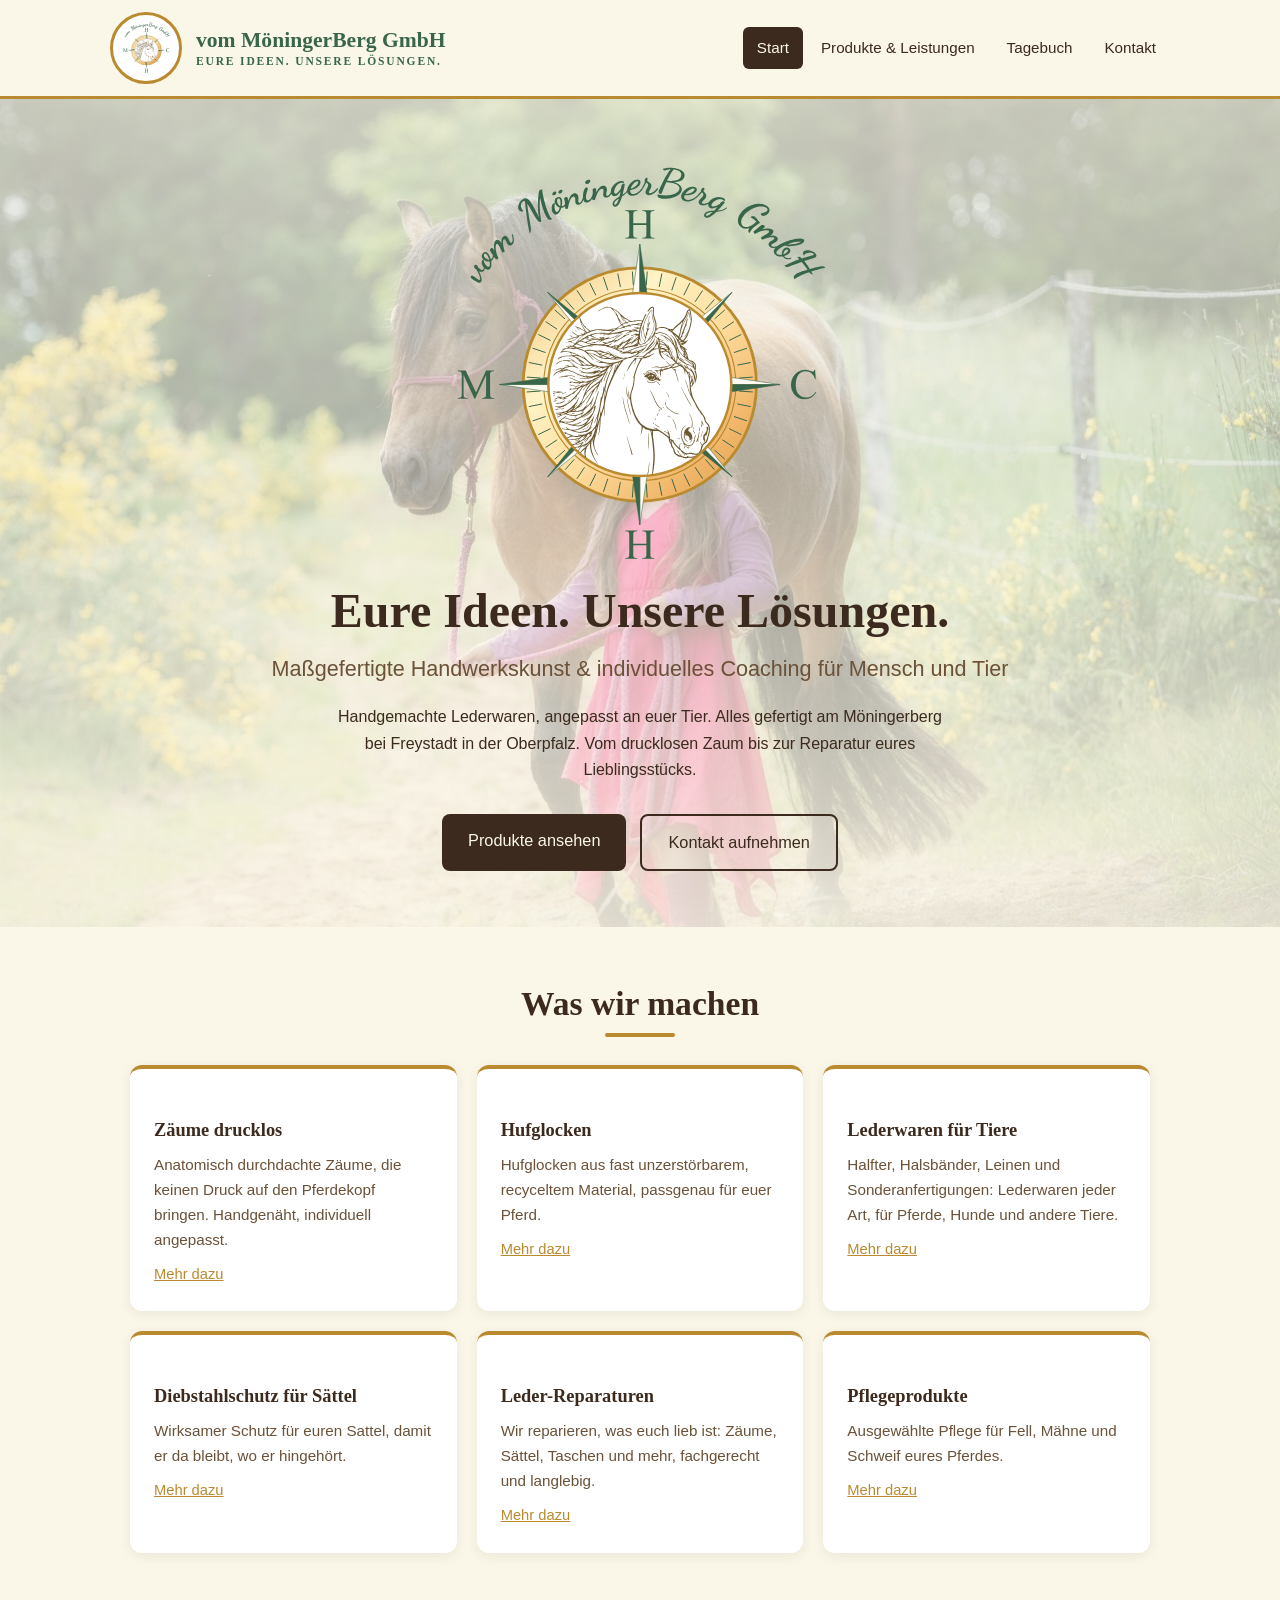
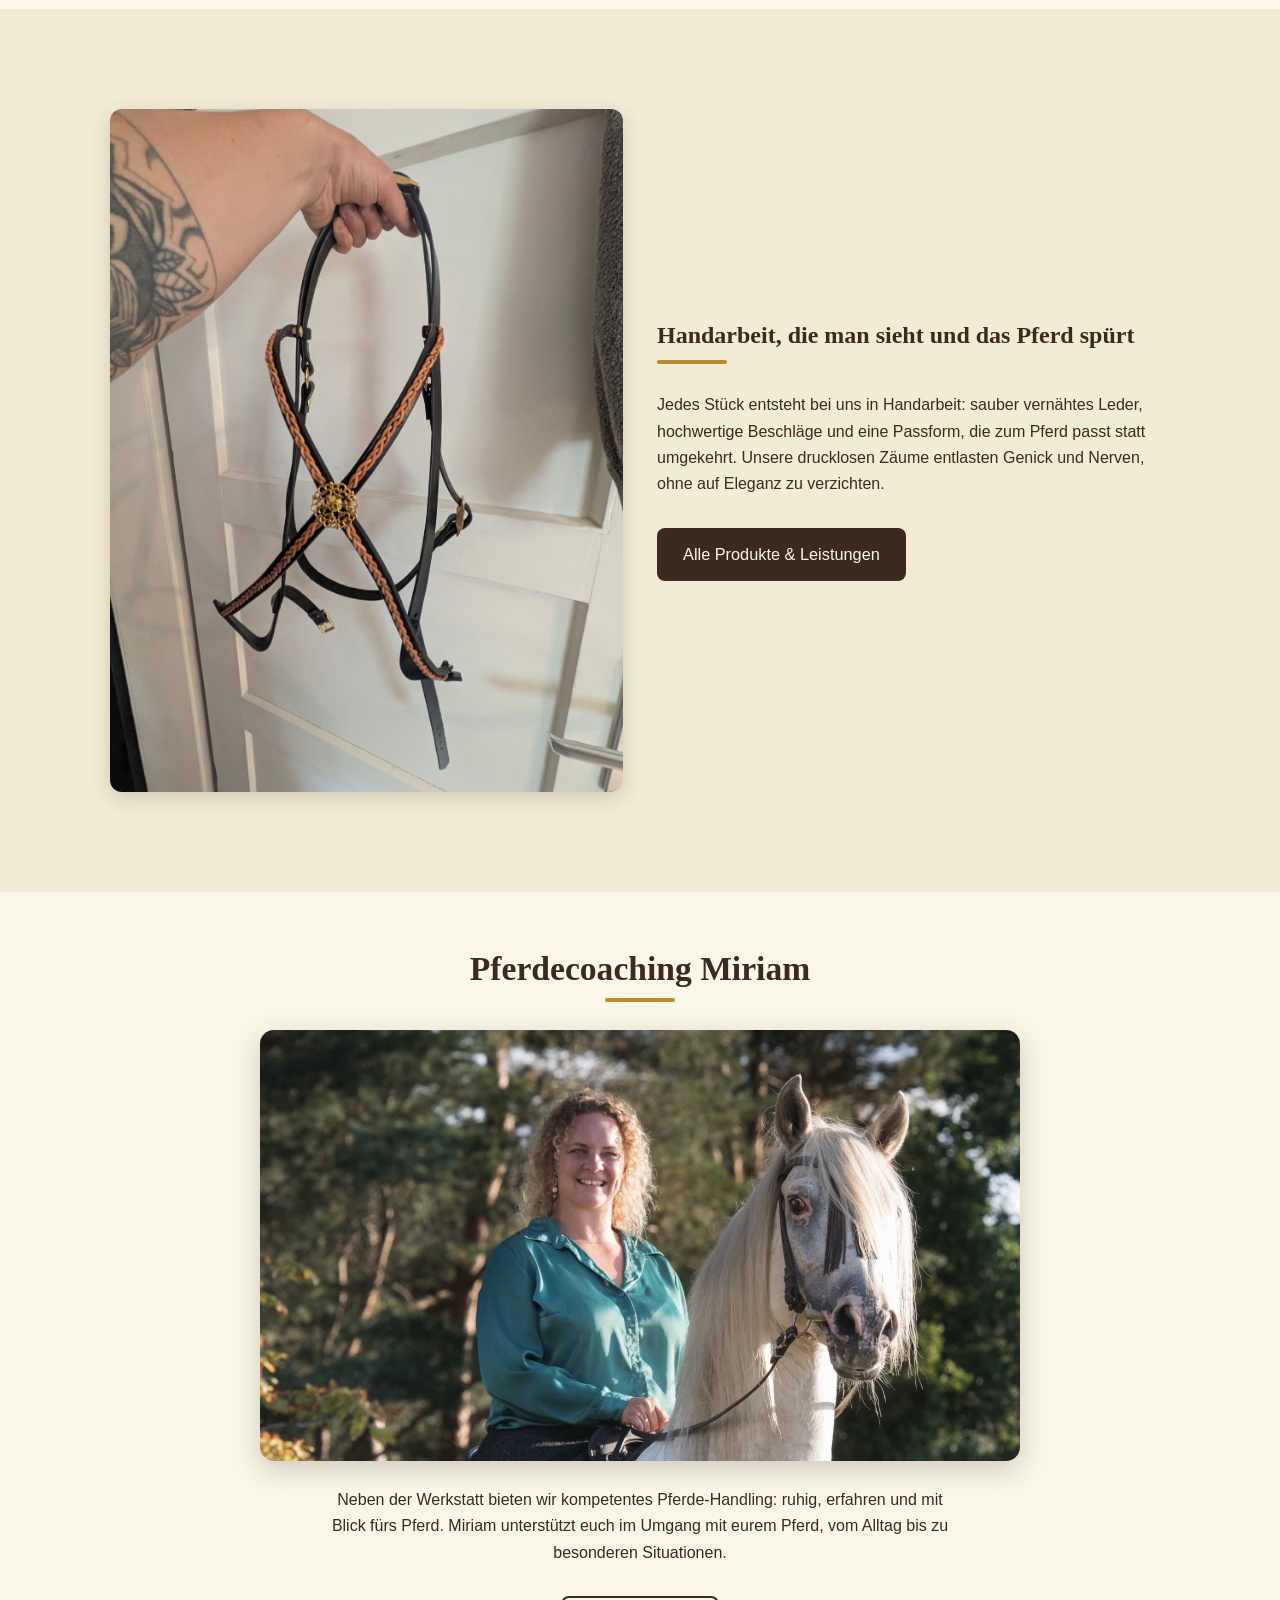
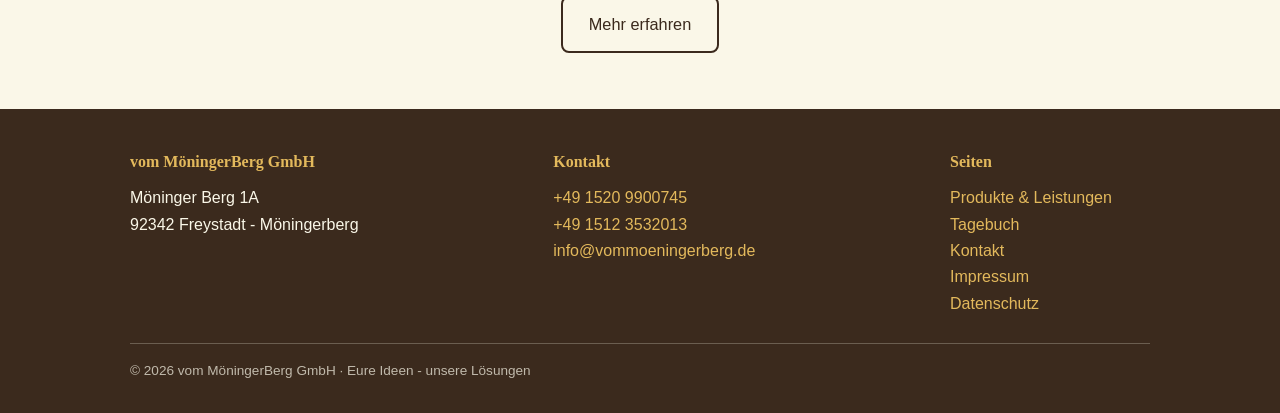
==== index.html @ 1db53a16 "Bild bleibt beim Aufklappen von "Weiter lesen" sichtbar Das Bild im Pferdecoaching-Abschnitt war ver" ====
<!DOCTYPE html>
<html lang="de">
<head>
<meta charset="utf-8">
<meta name="viewport" content="width=device-width, initial-scale=1">
<title>vom MöningerBerg GmbH - Handgemachte Lederwaren rund um Pferd &amp; Mensch</title>
<meta name="description" content="Maßgefertigte Handwerkskunst und individuelles Coaching für Mensch und Tier: drucklose Zäume, Lederwaren, Reparaturen, Pflegeprodukte und Pferde-Handling aus Freystadt in der Oberpfalz, Bayern. Alles gefertigt am Möningerberg.">
<link rel="stylesheet" href="style.css?v=18">
<link rel="canonical" href="https://www.vommoeningerberg.de/">
<link rel="icon" href="assets/favicon.ico" sizes="any">
<link rel="icon" type="image/png" href="assets/favicon.png">
<link rel="apple-touch-icon" href="assets/favicon.png">
<meta property="og:type" content="website">
<meta property="og:site_name" content="vom MöningerBerg GmbH">
<meta property="og:locale" content="de_DE">
<meta property="og:title" content="vom MöningerBerg GmbH - Handgemachte Lederwaren rund um Pferd &amp; Mensch">
<meta property="og:description" content="Maßgefertigte Handwerkskunst und individuelles Coaching für Mensch und Tier: drucklose Zäume, Lederwaren, Reparaturen, Pflegeprodukte und Pferde-Handling aus Freystadt in der Oberpfalz, Bayern. Alles gefertigt am Möningerberg.">
<meta property="og:url" content="https://www.vommoeningerberg.de/">
<meta property="og:image" content="https://www.vommoeningerberg.de/assets/og-vorschau.jpg">
<meta property="og:image:width" content="1200">
<meta property="og:image:height" content="630">
<meta name="twitter:card" content="summary_large_image">
<meta name="twitter:title" content="vom MöningerBerg GmbH - Handgemachte Lederwaren rund um Pferd &amp; Mensch">
<meta name="twitter:description" content="Maßgefertigte Handwerkskunst und individuelles Coaching für Mensch und Tier: drucklose Zäume, Lederwaren, Reparaturen, Pflegeprodukte und Pferde-Handling aus Freystadt in der Oberpfalz, Bayern. Alles gefertigt am Möningerberg.">
<meta name="twitter:image" content="https://www.vommoeningerberg.de/assets/og-vorschau.jpg">
<script type="application/ld+json">{"@context":"https://schema.org","@type":"Store","name":"vom MöningerBerg GmbH","image":"https://www.vommoeningerberg.de/assets/og-vorschau.jpg","url":"https://www.vommoeningerberg.de/","telephone":"+4915209900745","email":"info@vommoeningerberg.de","priceRange":"€€","description":"Handgemachte Lederwaren rund ums Pferd: drucklose Zäume, Hufglocken, Lederwaren, Diebstahlschutz, Reparaturen und Pferde-Handling. Gefertigt am Möningerberg in Bayern.","address":{"@type":"PostalAddress","streetAddress":"Möninger Berg 1A","addressLocality":"Freystadt","postalCode":"92342","addressRegion":"Bayern","addressCountry":"DE"},"areaServed":"DE","founder":{"@type":"Person","name":"Miriam Thoma"}}</script>

</head>
<body>

<header class="site">
  <div class="wrap headbar">
    <div class="logo-badge" aria-hidden="true"></div>
    <a class="wordmark" href="index.html">vom MöningerBerg GmbH
      <small>Eure Ideen. Unsere Lösungen.</small>
    </a>
    <nav class="main">
      <a class="aktiv" href="index.html">Start</a>
      <a href="produkte.html">Produkte &amp; Leistungen</a>
      <a href="tagebuch.html">Tagebuch</a>
      <a href="kontakt.html">Kontakt</a>
    </nav>
  </div>
</header>

<div class="hero">
  <img class="logo-karte" src="assets/logo-vmb.svg?v=6" alt="Logo der vom MöningerBerg GmbH: goldene Kompassrose mit gezeichnetem Pferdekopf in Sepia, dunkelgrünen Kompassspitzen, geschwungenem Schriftzug vom MöningerBerg GmbH und den Buchstaben M, H, H, C">
  <h1>Eure Ideen. Unsere Lösungen.</h1>
  <p class="claim">Maßgefertigte Handwerkskunst &amp; individuelles Coaching für Mensch und Tier</p>
  <p class="sub">Handgemachte Lederwaren, angepasst an euer Tier. Alles gefertigt am Möningerberg bei Freystadt in der Oberpfalz. Vom drucklosen Zaum bis zur Reparatur eures Lieblingsstücks.</p>
  <div class="knopfzeile">
    <a class="knopf voll" href="produkte.html">Produkte ansehen</a>
    <a class="knopf rand" href="kontakt.html">Kontakt aufnehmen</a>
  </div>
</div>

<section class="block">
  <div class="wrap">
    <div class="zentriert">
      <h2>Was wir machen</h2>
      <div class="goldlinie"></div>
    </div>
    <div class="karten">
      <div class="karte">
        <h3>Zäume drucklos</h3>
        <p>Anatomisch durchdachte Zäume, die keinen Druck auf den Pferdekopf bringen. Handgenäht, individuell angepasst.</p>
        <a class="mehr" href="produkte.html#zaeume">Mehr dazu</a>
      </div>
      <div class="karte">
        <h3>Hufglocken</h3>
        <p>Hufglocken aus fast unzerstörbarem, recyceltem Material, passgenau für euer Pferd.</p>
        <a class="mehr" href="produkte.html#hufglocken">Mehr dazu</a>
      </div>
      <div class="karte">
        <h3>Lederwaren für Tiere</h3>
        <p>Halfter, Halsbänder, Leinen und Sonderanfertigungen: Lederwaren jeder Art, für Pferde, Hunde und andere Tiere.</p>
        <a class="mehr" href="produkte.html#lederwaren">Mehr dazu</a>
      </div>
      <div class="karte">
        <h3>Diebstahlschutz für Sättel</h3>
        <p>Wirksamer Schutz für euren Sattel, damit er da bleibt, wo er hingehört.</p>
        <a class="mehr" href="produkte.html#diebstahlschutz">Mehr dazu</a>
      </div>
      <div class="karte">
        <h3>Leder-Reparaturen</h3>
        <p>Wir reparieren, was euch lieb ist: Zäume, Sättel, Taschen und mehr, fachgerecht und langlebig.</p>
        <a class="mehr" href="produkte.html#reparaturen">Mehr dazu</a>
      </div>
      <div class="karte">
        <h3>Pflegeprodukte</h3>
        <p>Ausgewählte Pflege für Fell, Mähne und Schweif eures Pferdes.</p>
        <a class="mehr" href="produkte.html#pflege">Mehr dazu</a>
      </div>
    </div>
  </div>
</section>

<section class="block dunkel">
  <div class="wrap produkt">
    <img src="assets/zaum-drucklos-2.jpg" width="1201" height="1600" loading="lazy" alt="Handgefertigter Zaum aus schwarzem Leder mit geflochtenem Stirnband und goldener Zierrosette">
    <div>
      <h2>Handarbeit, die man sieht und das Pferd spürt</h2>
      <div class="goldlinie"></div>
      <p>Jedes Stück entsteht bei uns in Handarbeit: sauber vernähtes Leder, hochwertige Beschläge und eine Passform, die zum Pferd passt statt umgekehrt. Unsere drucklosen Zäume entlasten Genick und Nerven, ohne auf Eleganz zu verzichten.</p>
      <div class="knopfzeile" style="justify-content:flex-start">
        <a class="knopf voll" href="produkte.html">Alle Produkte &amp; Leistungen</a>
      </div>
    </div>
  </div>
</section>

<section class="block">
  <div class="wrap zentriert">
    <h2>Pferdecoaching Miriam</h2>
    <div class="goldlinie"></div>
    <img class="miriam-bild" src="assets/miriam-pferd.jpg" width="1400" height="793" loading="lazy" alt="Miriam Thoma im grünen Hemd neben einem hellen Andalusier-Pferd im Abendlicht">
    <p class="sub" style="max-width:640px;margin:0 auto">Neben der Werkstatt bieten wir kompetentes Pferde-Handling: ruhig, erfahren und mit Blick fürs Pferd. Miriam unterstützt euch im Umgang mit eurem Pferd, vom Alltag bis zu besonderen Situationen.</p>
    <div class="knopfzeile">
      <a class="knopf rand" href="produkte.html#handling">Mehr erfahren</a>
    </div>
  </div>
</section>

<footer class="site">
  <div class="wrap">
    <div class="fusszeilen">
      <div class="spalte">
        <h4>vom MöningerBerg GmbH</h4>
        <p>Möninger Berg 1A<br>92342 Freystadt - Möningerberg</p>
      </div>
      <div class="spalte">
        <h4>Kontakt</h4>
        <p><a href="tel:+4915209900745">+49 1520 9900745</a><br>
           <a href="tel:+4915123532013">+49 1512 3532013</a><br>
           <a href="mailto:info@vommoeningerberg.de">info@vommoeningerberg.de</a></p>
      </div>
      <div class="spalte">
        <h4>Seiten</h4>
        <p><a href="produkte.html">Produkte &amp; Leistungen</a><br>
           <a href="tagebuch.html">Tagebuch</a><br>
           <a href="kontakt.html">Kontakt</a><br>
           <a href="impressum.html">Impressum</a><br>
           <a href="datenschutz.html">Datenschutz</a></p>
      </div>
    </div>
    <p class="kleindruck">© 2026 vom MöningerBerg GmbH · Eure Ideen - unsere Lösungen</p>
  </div>
</footer>

</body>
</html>
---- style.css ----
/* vom MöningerBerg GmbH - Farbwelt nach Flyer: Creme, Dunkelbraun, Gold */
:root {
  --creme: #faf7e8;
  --creme-dunkel: #f1ecd3;
  --braun: #3b2a1d;
  --braun-hell: #6b5138;
  --gold: #b98a2f;
  --gold-hell: #e3b95c;
  --gruen: #39664b;
  --weiss: #ffffff;
}

* { margin: 0; padding: 0; box-sizing: border-box; }

body {
  background: var(--creme);
  color: var(--braun);
  font-family: "Avenir Next", "Segoe UI", Helvetica, Arial, sans-serif;
  line-height: 1.65;
}

h1, h2, h3, .wordmark {
  font-family: Georgia, "Times New Roman", serif;
  font-weight: 600;
  line-height: 1.25;
}

a { color: var(--gold); }

.wrap { max-width: 1060px; margin: 0 auto; padding: 0 20px; }

/* Kopfzeile */
header.site {
  background: var(--creme);
  border-bottom: 3px solid var(--gold);
  position: sticky; top: 0; z-index: 10;
}
.headbar { display: flex; align-items: center; gap: 14px; padding: 12px 0; flex-wrap: wrap; }
.logo-badge {
  width: 72px; height: 72px; border-radius: 50%;
  border: 3px solid var(--gold);
  background: var(--weiss) url("assets/logo-vmb.svg?v=6") center/74% no-repeat;
  flex-shrink: 0;
}
.wordmark { font-size: 1.35rem; color: var(--gruen); text-decoration: none; }
.wordmark small { display: block; font-size: 0.72rem; letter-spacing: 0.16em; text-transform: uppercase; color: var(--gruen); font-family: inherit; }
nav.main { margin-left: auto; display: flex; gap: 4px; flex-wrap: wrap; }
nav.main a {
  color: var(--braun); text-decoration: none; font-size: 0.95rem;
  padding: 8px 14px; border-radius: 6px;
}
nav.main a:hover { background: var(--creme-dunkel); }
nav.main a.aktiv { background: var(--braun); color: var(--creme); }

/* Held-Bereich: Tamino als dezenter Hintergrund hinter Creme-Schleier */
.hero {
  text-align: center;
  padding: 64px 20px 56px;
  background:
    linear-gradient(rgba(250, 247, 232, 0.78), rgba(250, 247, 232, 0.6) 45%, rgba(250, 247, 232, 0.86)),
    url("assets/tamino-hintergrund.jpg?v=2") center 28%/cover no-repeat;
}
.hero .logo-karte {
  display: block;
  width: min(380px, 78vw); height: auto;
  margin: 0 auto 18px;
}
.hero h1 { font-size: clamp(1.9rem, 5vw, 3rem); }
.hero .claim { font-size: clamp(1.05rem, 2.6vw, 1.35rem); color: var(--braun-hell); margin-top: 10px; }
.hero .sub { max-width: 620px; margin: 18px auto 0; }

.knopfzeile { margin-top: 30px; display: flex; gap: 14px; justify-content: center; flex-wrap: wrap; }
.knopf {
  display: inline-block; text-decoration: none; border-radius: 8px;
  padding: 13px 26px; font-size: 1.02rem;
}
.knopf.voll { background: var(--braun); color: var(--creme); }
.knopf.voll:hover { background: var(--braun-hell); }
.knopf.rand { border: 2px solid var(--braun); color: var(--braun); }
.knopf.rand:hover { background: var(--creme-dunkel); }

/* Abschnitte */
section.block { padding: 56px 0; }
section.block.dunkel { background: var(--creme-dunkel); }
.block h1, .block h2 { font-size: clamp(1.5rem, 3.5vw, 2.1rem); margin-bottom: 8px; }
.goldlinie { width: 70px; height: 4px; background: var(--gold); border-radius: 2px; margin: 0 0 28px; }
.miriam-bild {
  display: block; width: min(760px, 100%); height: auto;
  margin: 0 auto 26px; border-radius: 14px;
  box-shadow: 0 8px 26px rgba(59, 42, 29, 0.22);
}
.zentriert { text-align: center; }
.zentriert .goldlinie { margin-left: auto; margin-right: auto; }

/* Produkt-Karten */
.karten { display: grid; grid-template-columns: repeat(auto-fit, minmax(250px, 1fr)); gap: 20px; }
.karte {
  background: var(--weiss); border-radius: 12px; padding: 24px;
  border-top: 4px solid var(--gold);
  box-shadow: 0 3px 12px rgba(59, 42, 29, 0.08);
}
.karte h3 { margin-bottom: 8px; font-size: 1.15rem; }
.karte p { font-size: 0.95rem; color: var(--braun-hell); }
.karte a.mehr { display: inline-block; margin-top: 10px; font-size: 0.92rem; }

/* Produktseite */
.produkt { display: grid; grid-template-columns: 1fr 1fr; gap: 34px; align-items: center; padding: 44px 0; border-bottom: 1px solid var(--creme-dunkel); }
.produkt:last-child { border-bottom: none; }
.produkt img { width: 100%; height: auto; border-radius: 12px; box-shadow: 0 6px 20px rgba(59, 42, 29, 0.18); }
.produkt .foto-fehlt {
  border-radius: 12px; border: 2px dashed var(--gold);
  min-height: 220px; display: flex; align-items: center; justify-content: center;
  color: var(--braun-hell); font-size: 0.95rem; text-align: center; padding: 20px;
  background: var(--weiss);
}
.produkt h2, .produkt h3 { font-size: 1.5rem; margin-bottom: 10px; }
#handling { align-items: start; }
@media (max-width: 720px) { .produkt { grid-template-columns: 1fr; } }

/* Tagebuch */
.eintrag {
  background: var(--weiss); border-radius: 12px; padding: 26px 28px;
  border-top: 4px solid var(--gold); margin-bottom: 22px;
  box-shadow: 0 3px 12px rgba(59, 42, 29, 0.08);
}
.eintrag-datum { font-size: 0.85rem; color: var(--gold); text-transform: uppercase; letter-spacing: 0.06em; margin-bottom: 6px; }
.eintrag h2 { margin-bottom: 8px; }
.eintrag img { display: block; width: 100%; height: auto; max-width: 500px; border-radius: 10px; margin-top: 14px; }
.eintrag .fotoreihe { display: flex; gap: 14px; flex-wrap: wrap; margin-top: 14px; }
.eintrag .fotoreihe img { flex: 1 1 240px; max-width: 100%; height: auto; margin-top: 0; }

/* Preisliste */
.preisliste { list-style: none; margin-top: 14px; max-width: 380px; }
.preisliste li {
  display: flex; justify-content: space-between; gap: 10px;
  padding: 6px 0; border-bottom: 1px dashed var(--creme-dunkel);
  font-size: 0.95rem;
}
.preisliste li span:last-child { color: var(--gold); font-weight: 600; white-space: nowrap; }

/* Weiterlesen-Aufklapper */
.weiterlesen { margin-top: 10px; }
.weiterlesen summary {
  color: var(--gold); cursor: pointer; font-weight: 600;
  list-style: none; font-size: 0.95rem;
}
.weiterlesen summary::-webkit-details-marker { display: none; }
.weiterlesen summary:hover { text-decoration: underline; }
.weiterlesen[open] summary { margin-bottom: 10px; }
.weiterlesen p { margin-top: 10px; }

/* Kontakt + Impressum */
.infokarte {
  background: var(--weiss); border-radius: 12px; padding: 28px;
  border-left: 5px solid var(--gold); margin-bottom: 20px;
  box-shadow: 0 3px 12px rgba(59, 42, 29, 0.08);
}
.infokarte h2 { margin-bottom: 10px; }
.infokarte h3 { margin-bottom: 10px; }
.platzhalter { background: #fdf3d1; border-radius: 4px; padding: 1px 6px; }

/* Über uns */
.block h3 { font-size: 1.15rem; margin: 26px 0 10px; }
.textblock { max-width: 720px; margin: 0 auto; }
.textblock p + p { margin-top: 14px; }
.merkmale { max-width: 720px; margin: 14px auto 0; padding-left: 22px; }
.merkmale li { margin-bottom: 8px; color: var(--braun-hell); }
.merkmale li::marker { color: var(--gold); }

/* Fußzeile */
footer.site {
  background: var(--braun); color: var(--creme);
  padding: 40px 0 30px; margin-top: 0;
}
footer.site a { color: var(--gold-hell); text-decoration: none; }
footer.site a:hover { text-decoration: underline; }
.fusszeilen { display: flex; gap: 40px; flex-wrap: wrap; justify-content: space-between; }
.fusszeilen .spalte { min-width: 200px; }
.fusszeilen h4 { font-family: Georgia, serif; margin-bottom: 10px; color: var(--gold-hell); }
.kleindruck { margin-top: 26px; padding-top: 16px; border-top: 1px solid rgba(250, 247, 232, 0.25); font-size: 0.85rem; color: rgba(250, 247, 232, 0.7); }
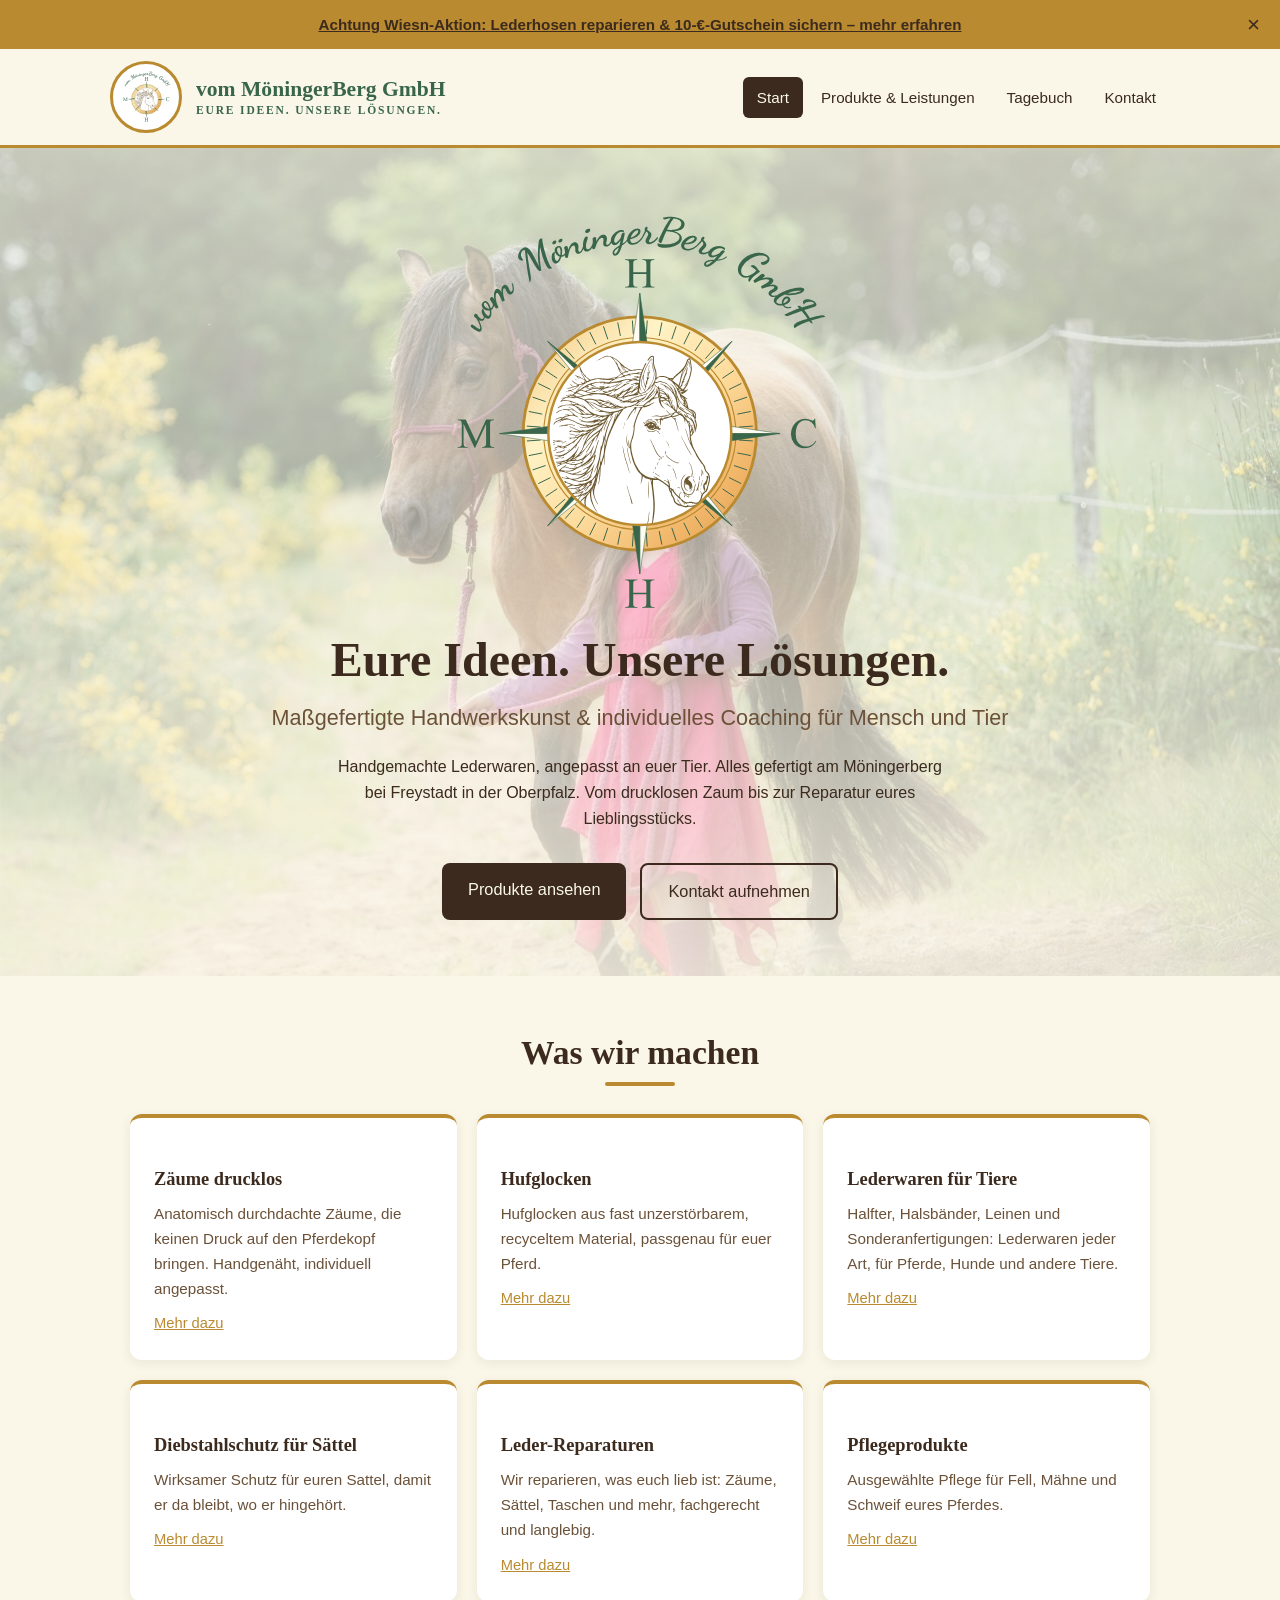
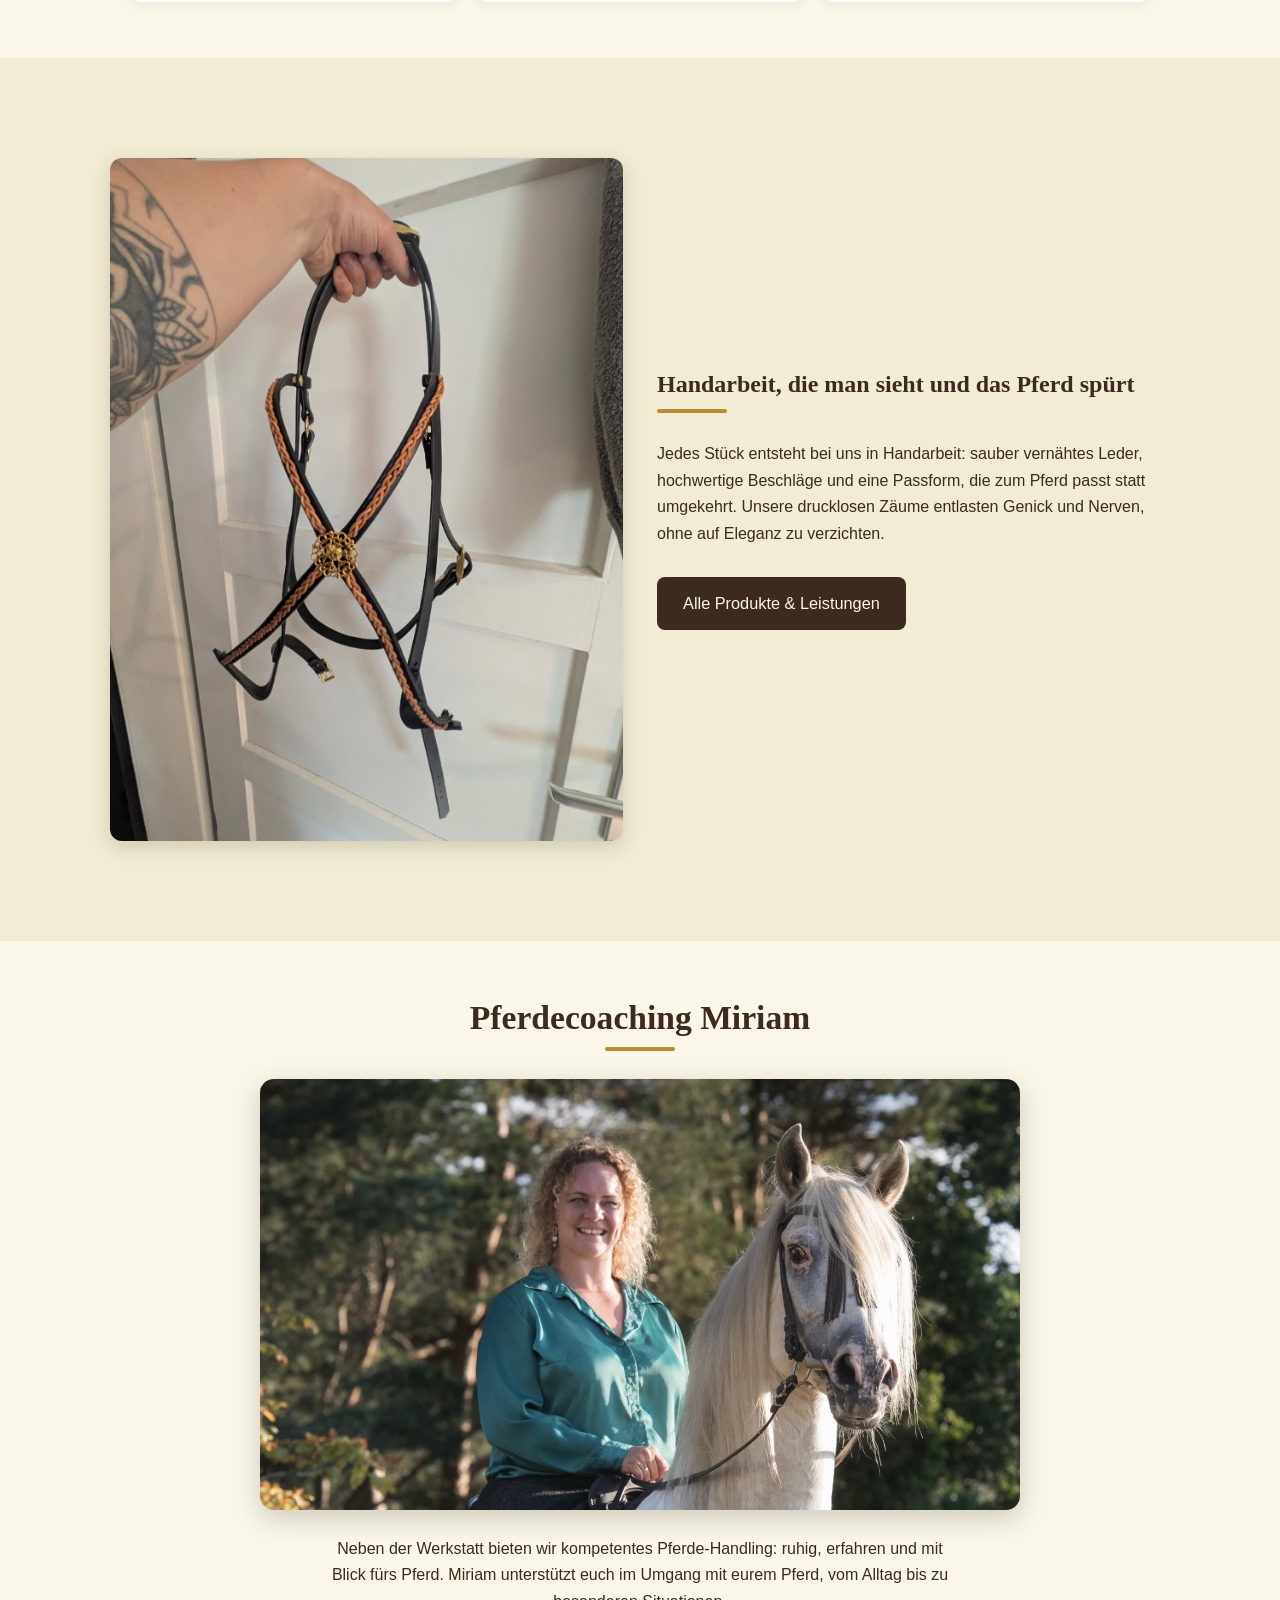
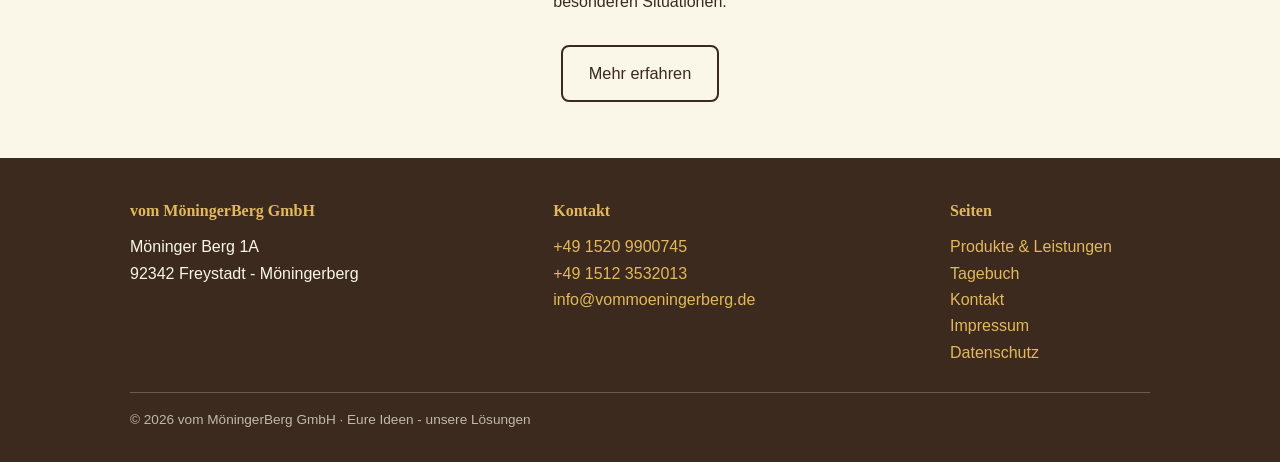
==== commit b050de56: "Wiesn-Aktion: neue Seite mit Lederhosen-Reparatur-Gutschein, Banner auf allen Seiten" ====
--- a/index.html
+++ b/index.html
@@ -27,6 +27,12 @@
 
 </head>
 <body>
+
+<div id="aktion-banner" class="aktion-banner">
+  <a class="aktion-banner-link" href="wiesn-aktion.html">Achtung Wiesn-Aktion: Lederhosen reparieren &amp; 10-€-Gutschein sichern – mehr erfahren</a>
+  <button type="button" class="aktion-banner-close" aria-label="Aktion schließen" onclick="document.getElementById('aktion-banner').style.display='none';try{localStorage.setItem('wiesnAktionClosed','1')}catch(e){}">&times;</button>
+</div>
+<script>try{if(localStorage.getItem('wiesnAktionClosed')){document.getElementById('aktion-banner').style.display='none';}}catch(e){}</script>
 
 <header class="site">
   <div class="wrap headbar">
--- a/style.css
+++ b/style.css
@@ -117,6 +117,23 @@
 #handling { align-items: start; }
 @media (max-width: 720px) { .produkt { grid-template-columns: 1fr; } }
 
+/* Aktions-Banner */
+.aktion-banner {
+  background: var(--gold); color: var(--braun);
+  display: flex; align-items: center; justify-content: center;
+  position: relative; padding: 12px 46px; text-align: center;
+  font-size: 0.95rem;
+}
+.aktion-banner-link { color: var(--braun); text-decoration: underline; font-weight: 600; }
+.aktion-banner-link:hover { color: var(--weiss); }
+.aktion-banner-close {
+  position: absolute; right: 10px; top: 50%; transform: translateY(-50%);
+  background: none; border: none; font-size: 1.4rem; line-height: 1; cursor: pointer;
+  color: var(--braun); padding: 4px 10px;
+}
+.aktion-banner-close:hover { color: var(--weiss); }
+@media (max-width: 720px) { .aktion-banner { font-size: 0.82rem; padding: 10px 40px; } }
+
 /* Tagebuch */
 .eintrag {
   background: var(--weiss); border-radius: 12px; padding: 26px 28px;
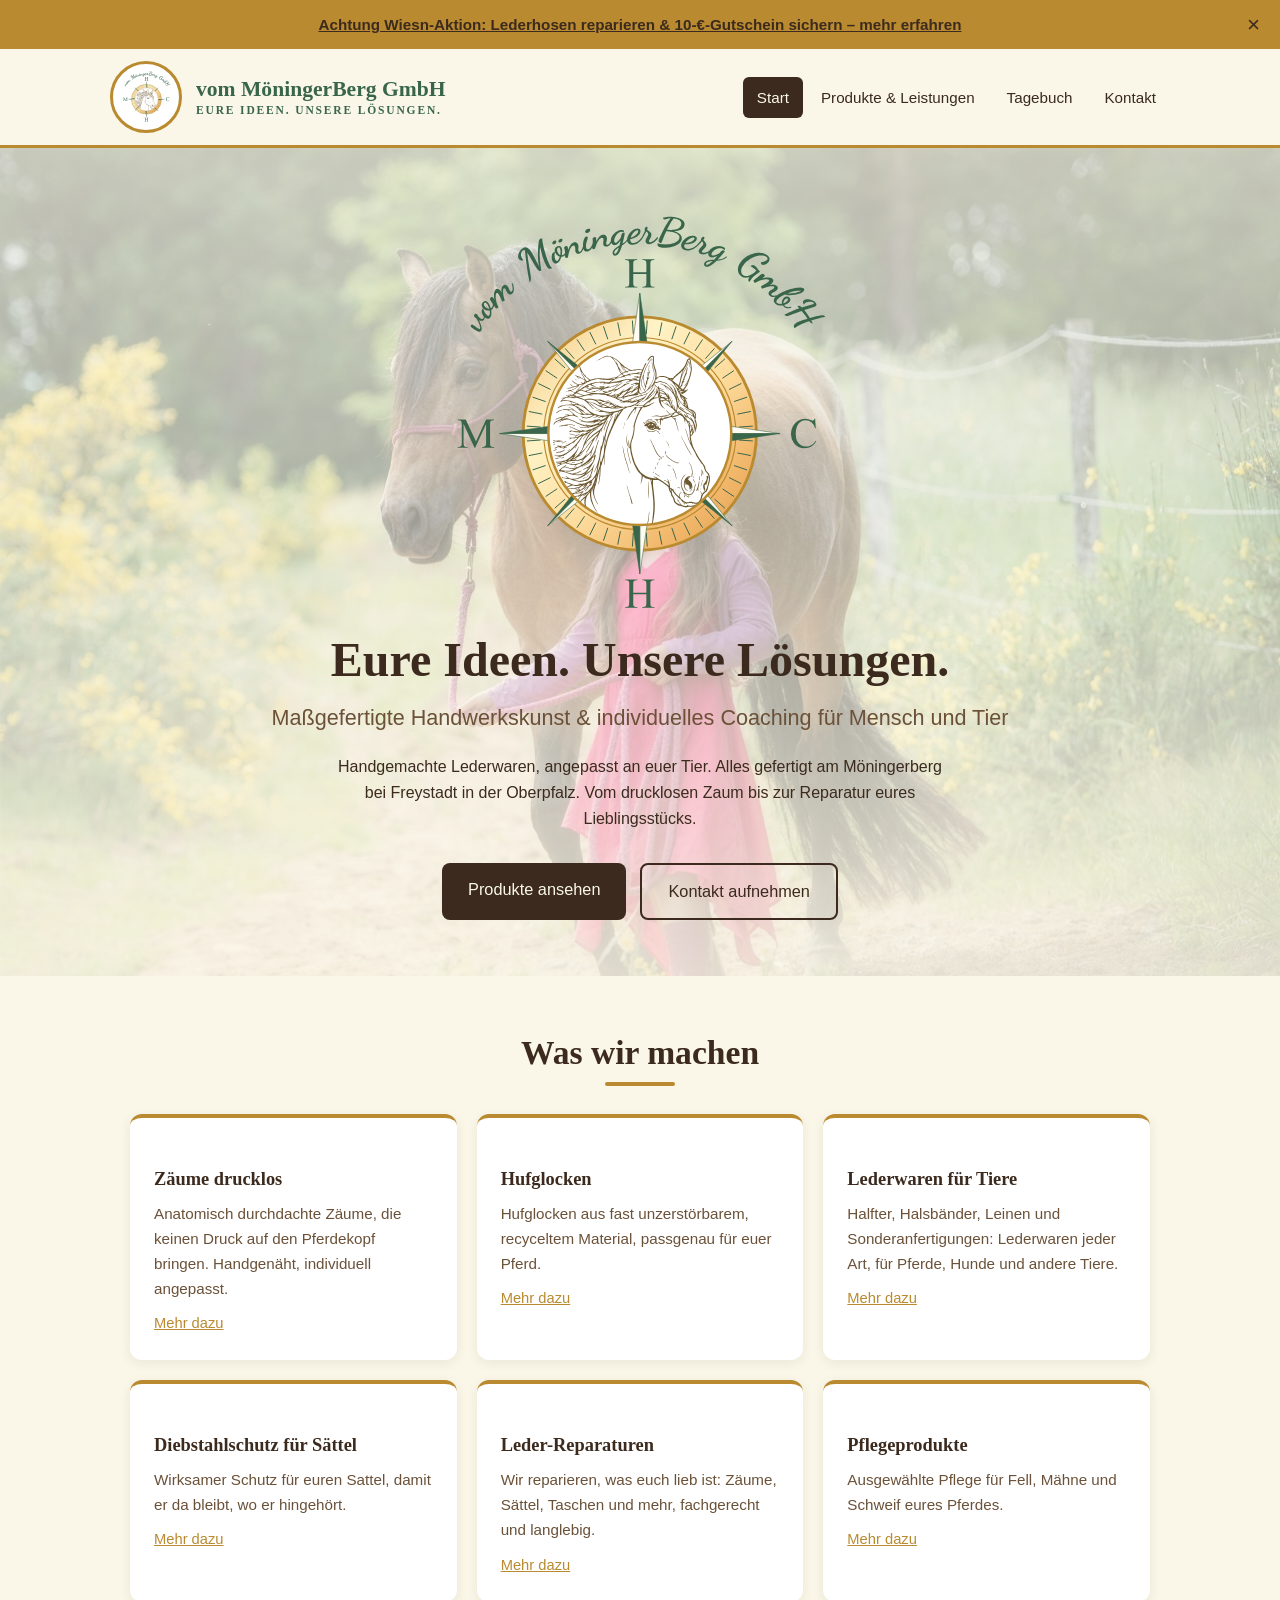
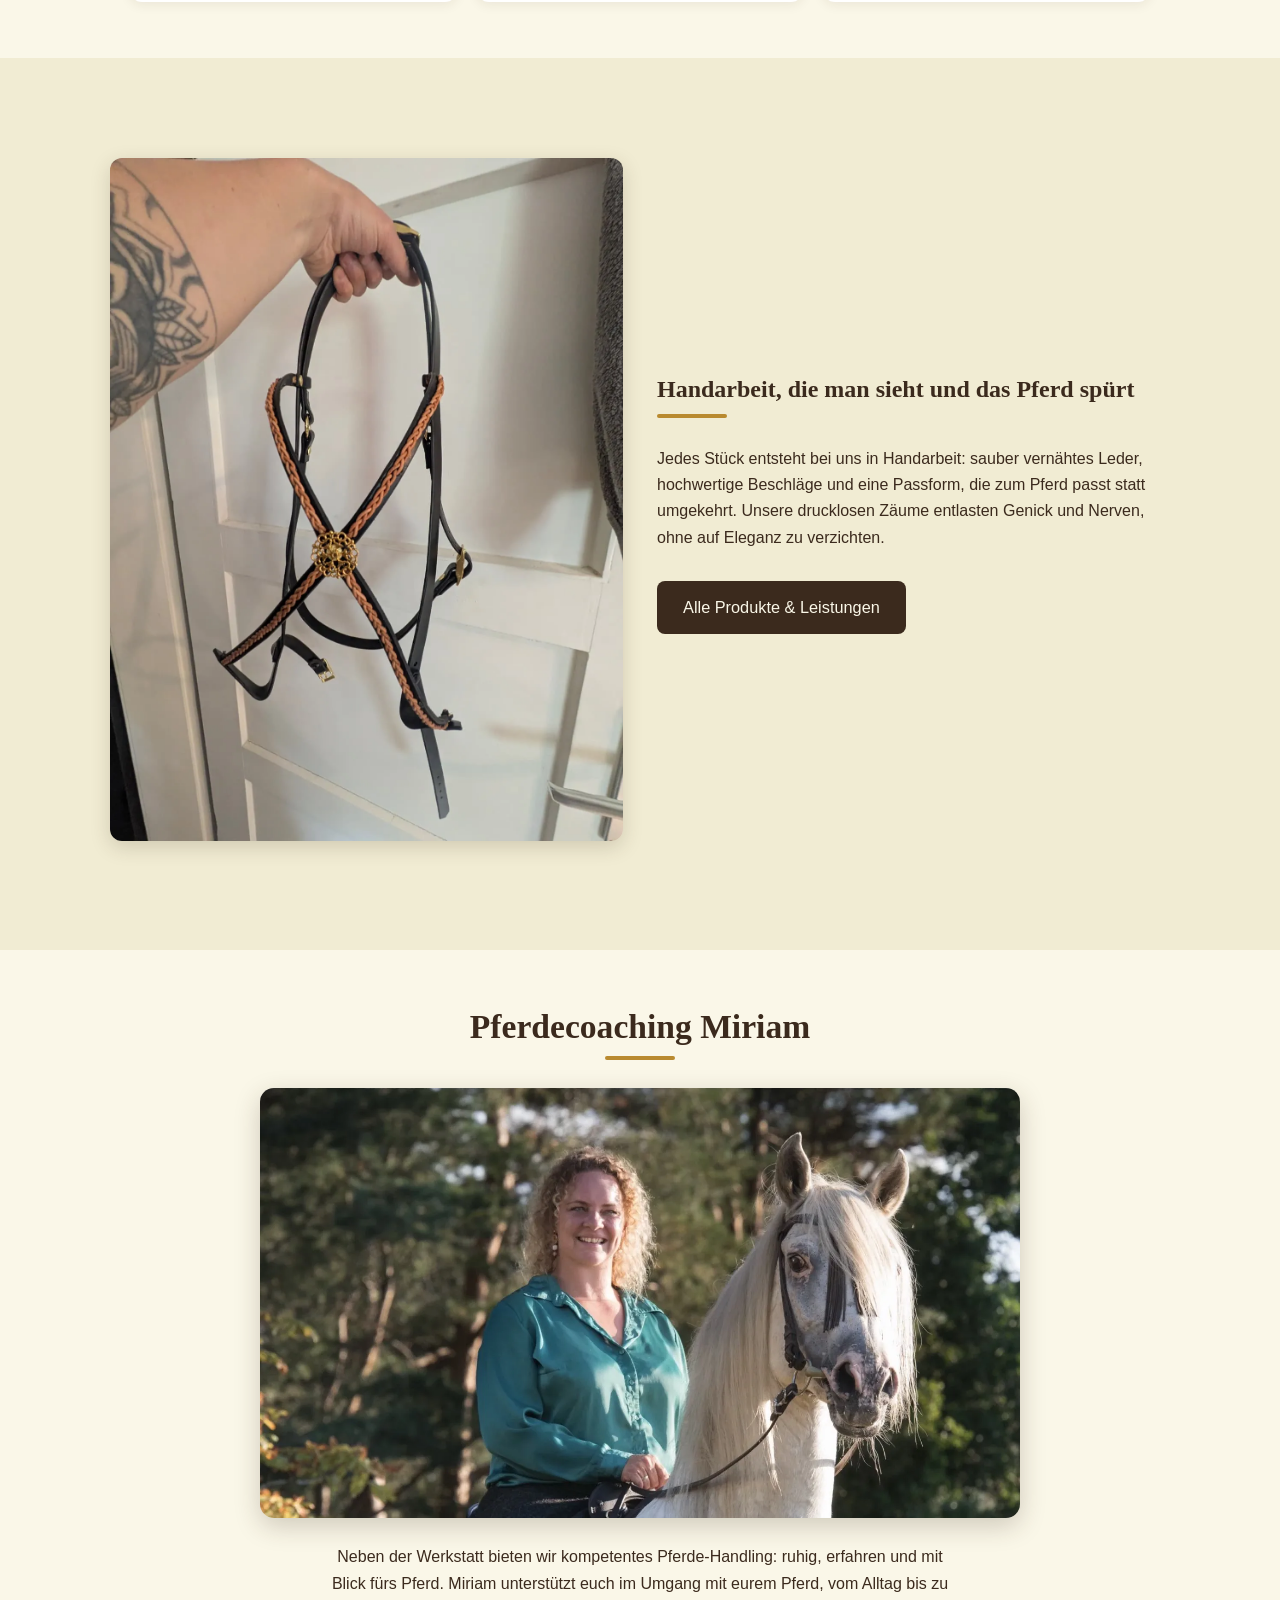
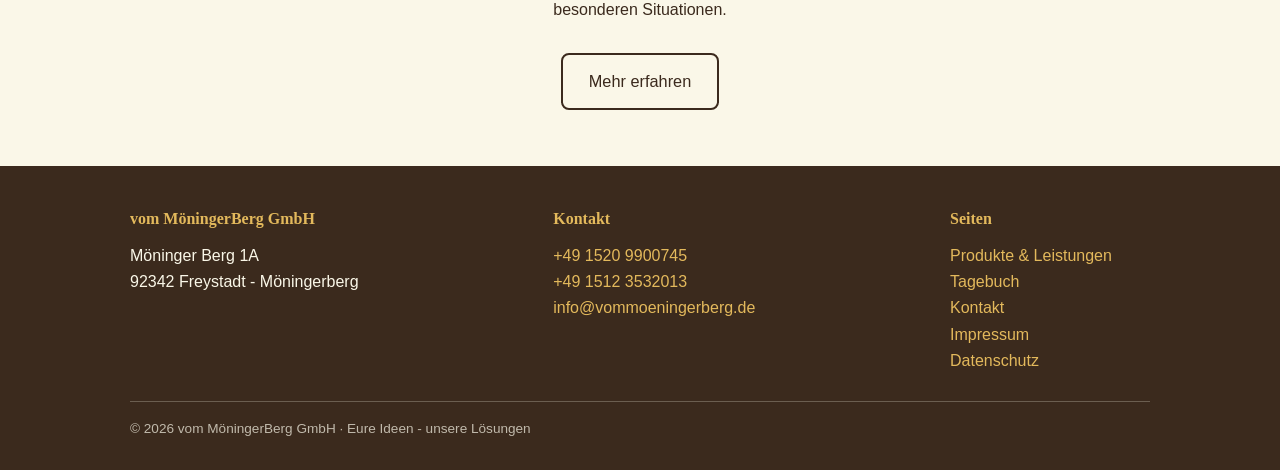
==== commit 48eccb7b: "Bilder als WebP ausliefern (kleinere Dateigrößen, gleiche Optik) Ergänzt bestehende Produkt- und Tag" ====
--- a/index.html
+++ b/index.html
@@ -103,7 +103,7 @@
 
 <section class="block dunkel">
   <div class="wrap produkt">
-    <img src="assets/zaum-drucklos-2.jpg" width="1201" height="1600" loading="lazy" alt="Handgefertigter Zaum aus schwarzem Leder mit geflochtenem Stirnband und goldener Zierrosette">
+    <picture><source srcset="assets/zaum-drucklos-2.webp" type="image/webp"><img src="assets/zaum-drucklos-2.jpg" width="1201" height="1600" loading="lazy" alt="Handgefertigter Zaum aus schwarzem Leder mit geflochtenem Stirnband und goldener Zierrosette"></picture>
     <div>
       <h2>Handarbeit, die man sieht und das Pferd spürt</h2>
       <div class="goldlinie"></div>
@@ -119,7 +119,7 @@
   <div class="wrap zentriert">
     <h2>Pferdecoaching Miriam</h2>
     <div class="goldlinie"></div>
-    <img class="miriam-bild" src="assets/miriam-pferd.jpg" width="1400" height="793" loading="lazy" alt="Miriam Thoma im grünen Hemd neben einem hellen Andalusier-Pferd im Abendlicht">
+    <picture><source srcset="assets/miriam-pferd.webp" type="image/webp"><img class="miriam-bild" src="assets/miriam-pferd.jpg" width="1400" height="793" loading="lazy" alt="Miriam Thoma im grünen Hemd neben einem hellen Andalusier-Pferd im Abendlicht"></picture>
     <p class="sub" style="max-width:640px;margin:0 auto">Neben der Werkstatt bieten wir kompetentes Pferde-Handling: ruhig, erfahren und mit Blick fürs Pferd. Miriam unterstützt euch im Umgang mit eurem Pferd, vom Alltag bis zu besonderen Situationen.</p>
     <div class="knopfzeile">
       <a class="knopf rand" href="produkte.html#handling">Mehr erfahren</a>
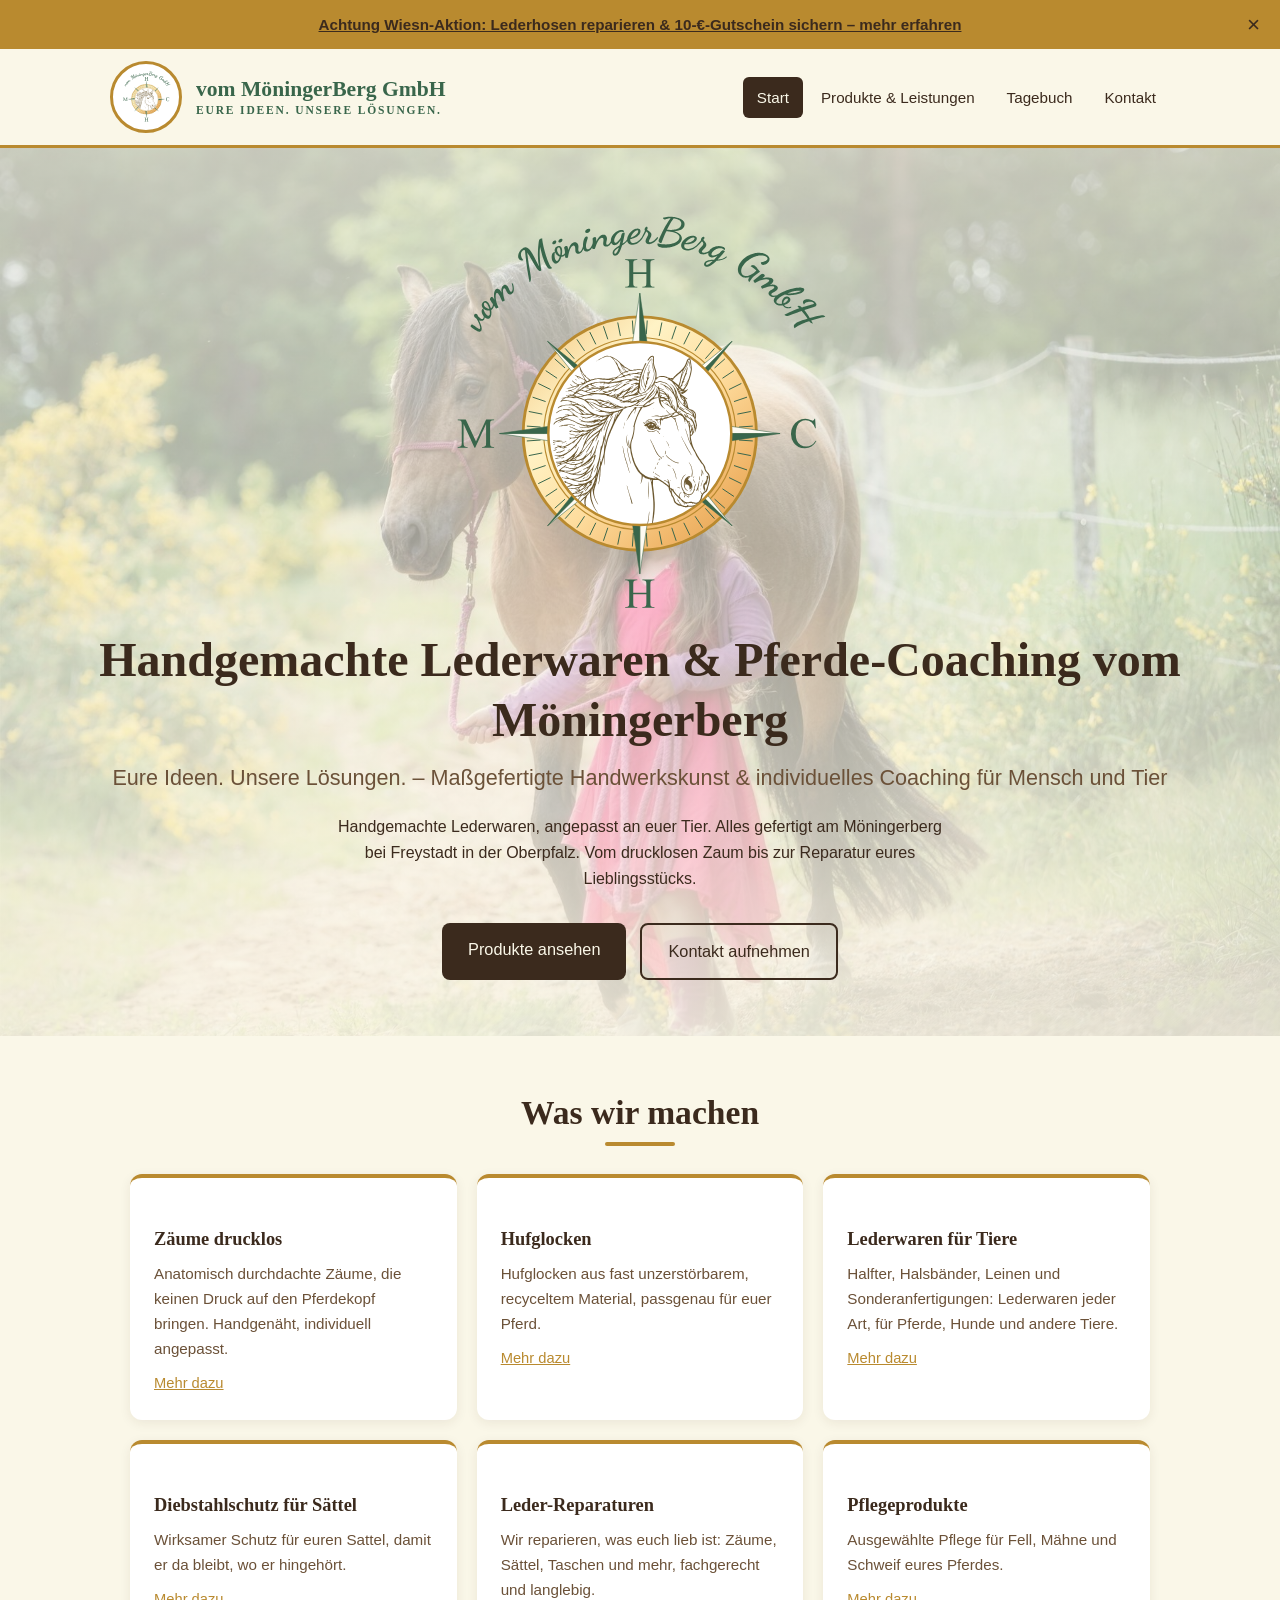
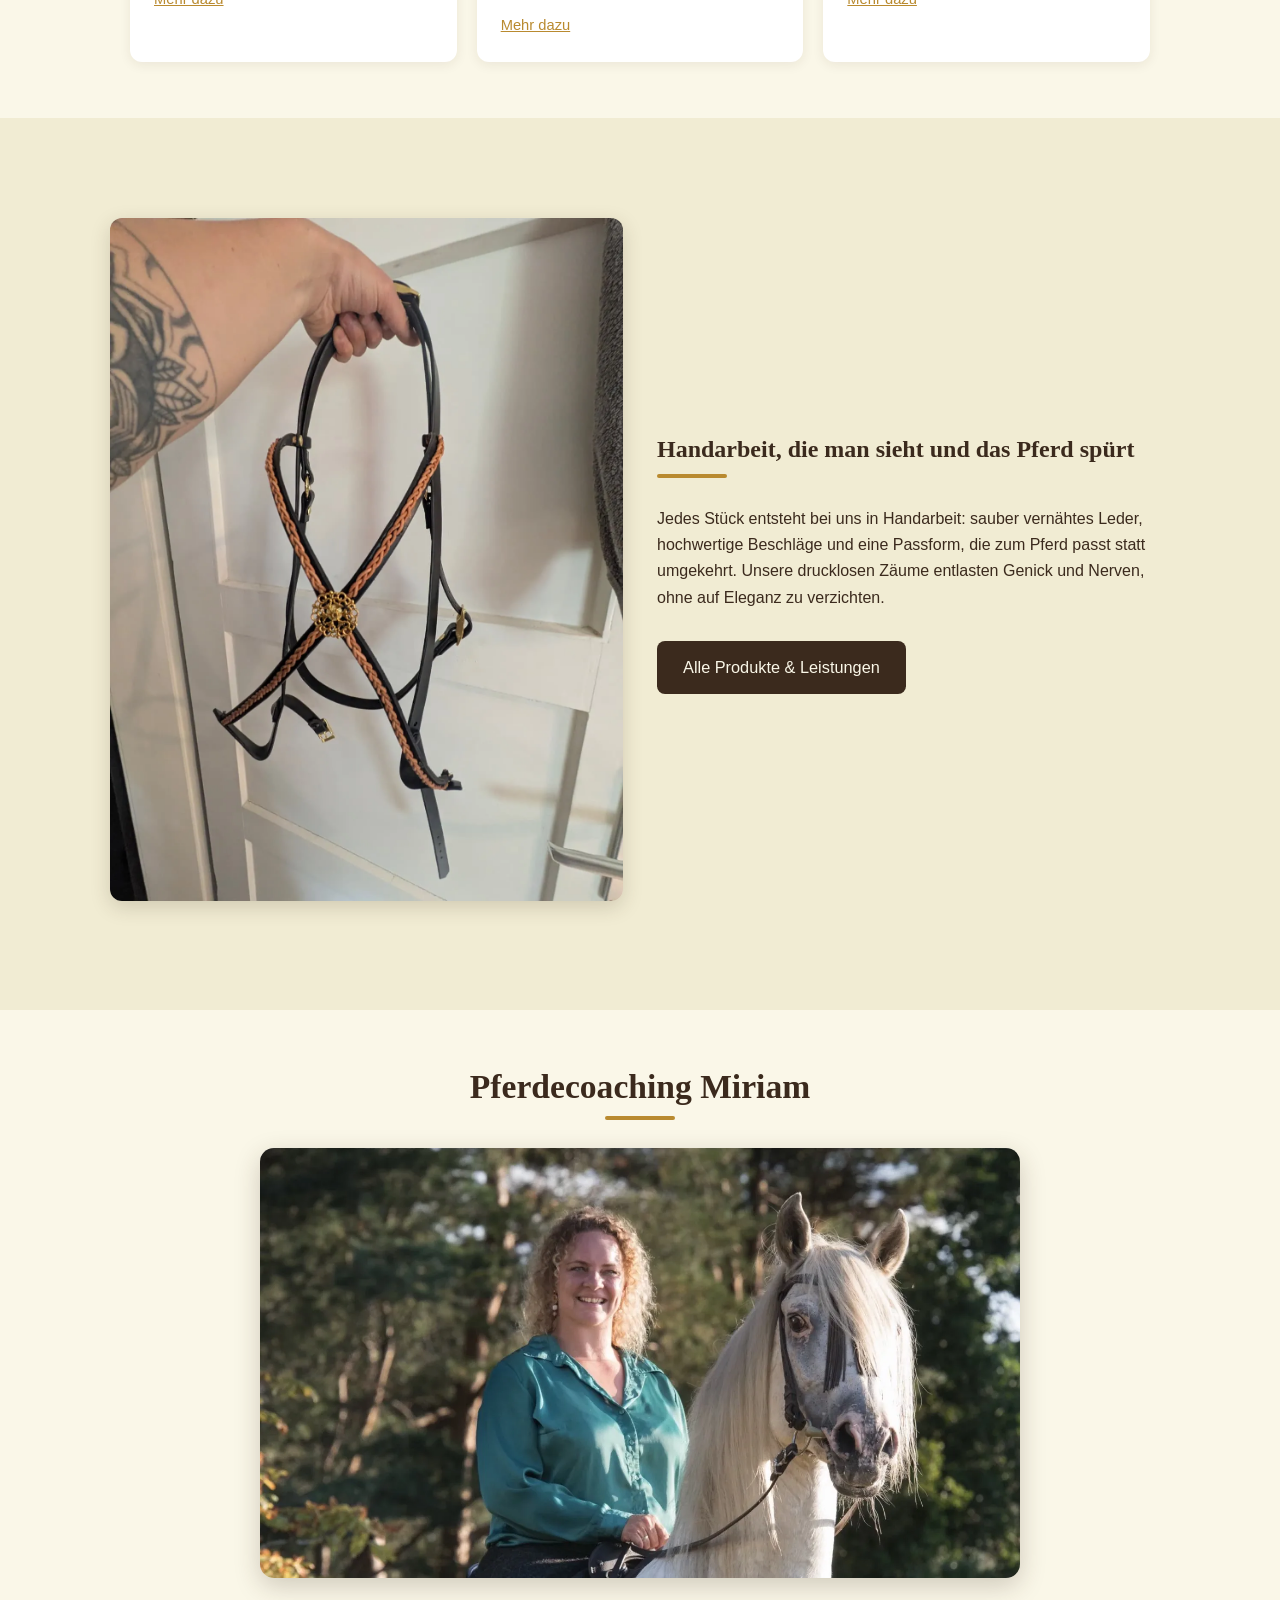
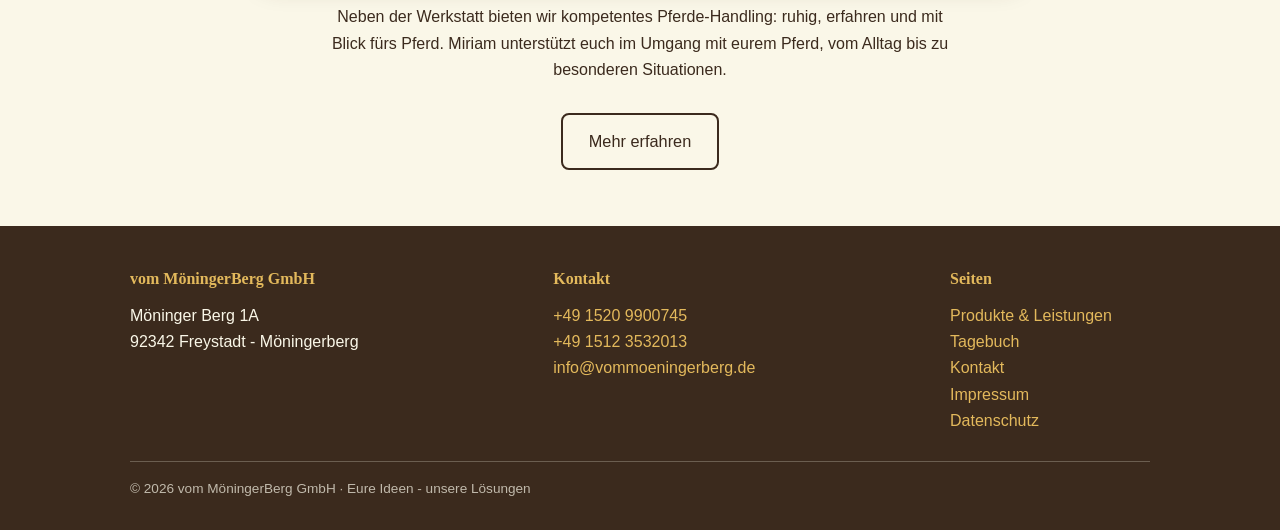
==== commit 0597b071: "SEO: H1 auf Startseite keyword-reicher gemacht" ====
--- a/index.html
+++ b/index.html
@@ -51,8 +51,8 @@
 
 <div class="hero">
   <img class="logo-karte" src="assets/logo-vmb.svg?v=6" alt="Logo der vom MöningerBerg GmbH: goldene Kompassrose mit gezeichnetem Pferdekopf in Sepia, dunkelgrünen Kompassspitzen, geschwungenem Schriftzug vom MöningerBerg GmbH und den Buchstaben M, H, H, C">
-  <h1>Eure Ideen. Unsere Lösungen.</h1>
-  <p class="claim">Maßgefertigte Handwerkskunst &amp; individuelles Coaching für Mensch und Tier</p>
+  <h1>Handgemachte Lederwaren &amp; Pferde-Coaching vom Möningerberg</h1>
+  <p class="claim">Eure Ideen. Unsere Lösungen. &ndash; Maßgefertigte Handwerkskunst &amp; individuelles Coaching für Mensch und Tier</p>
   <p class="sub">Handgemachte Lederwaren, angepasst an euer Tier. Alles gefertigt am Möningerberg bei Freystadt in der Oberpfalz. Vom drucklosen Zaum bis zur Reparatur eures Lieblingsstücks.</p>
   <div class="knopfzeile">
     <a class="knopf voll" href="produkte.html">Produkte ansehen</a>
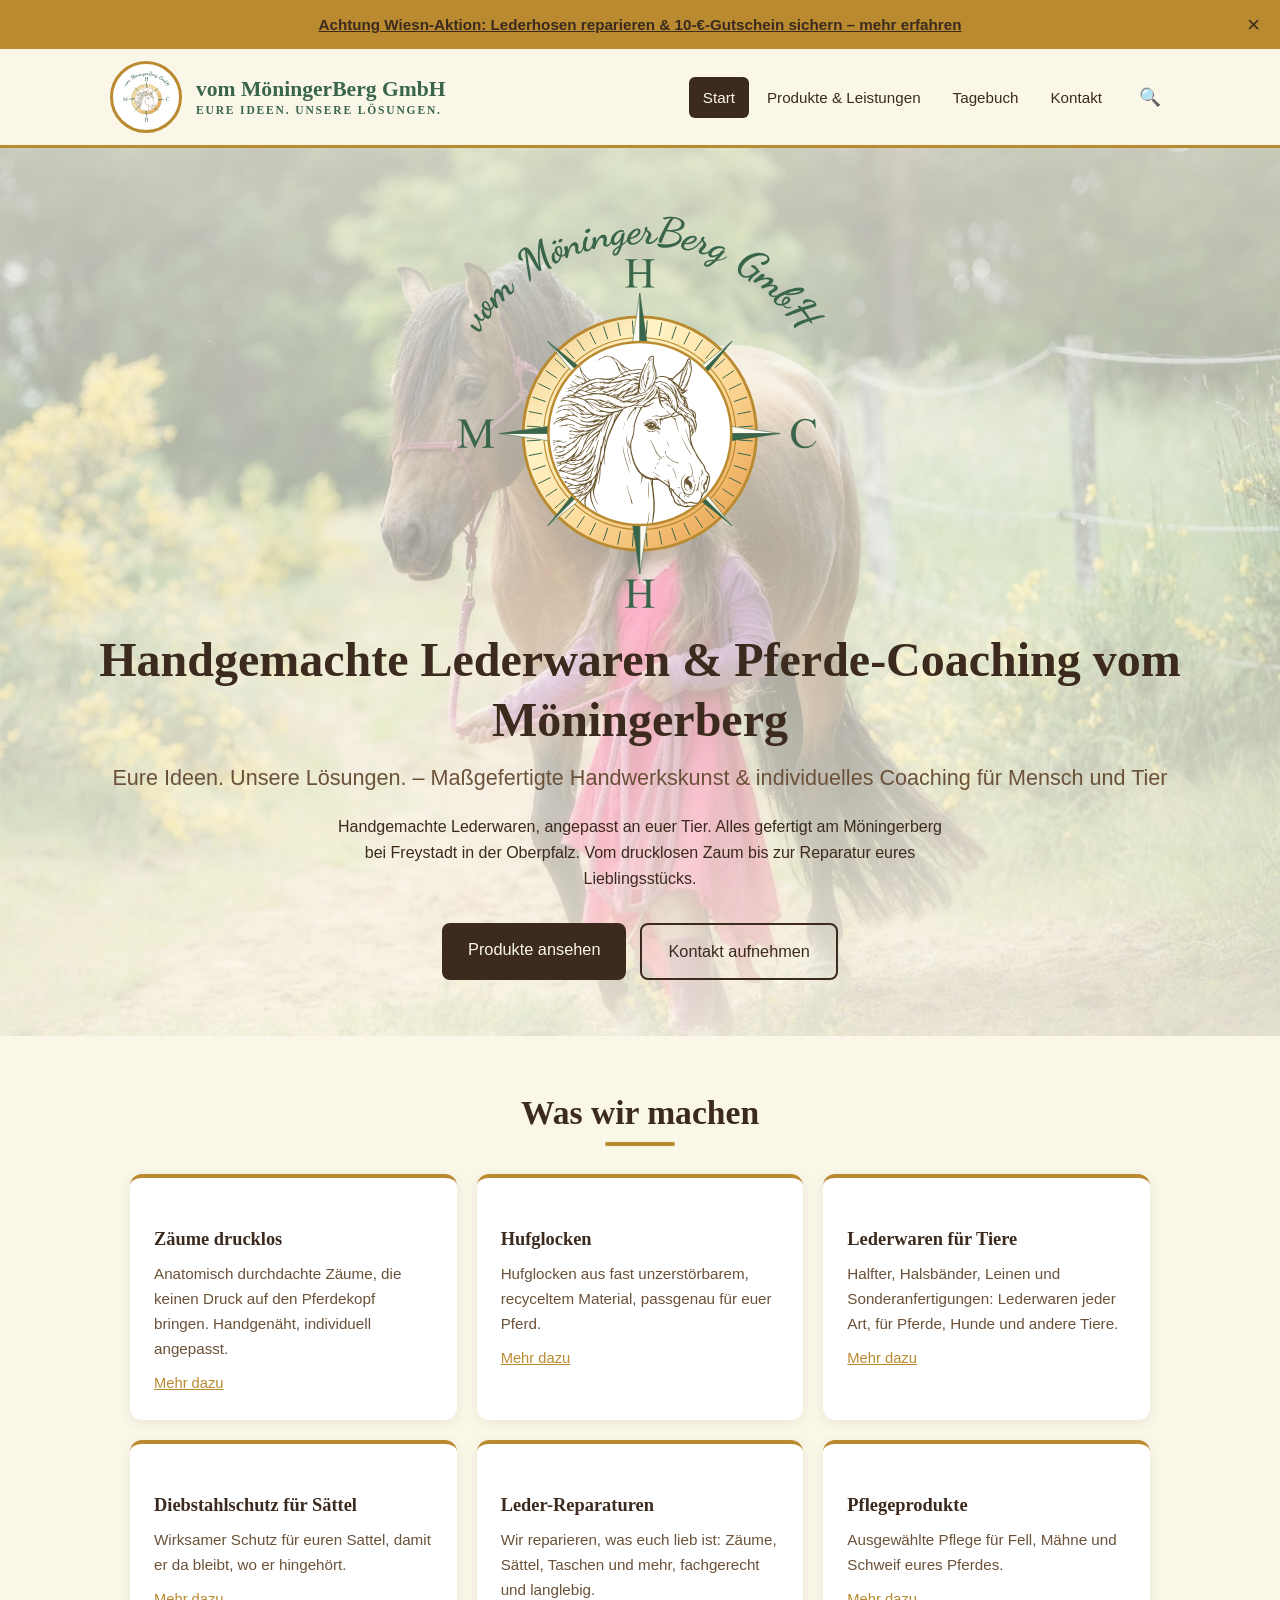
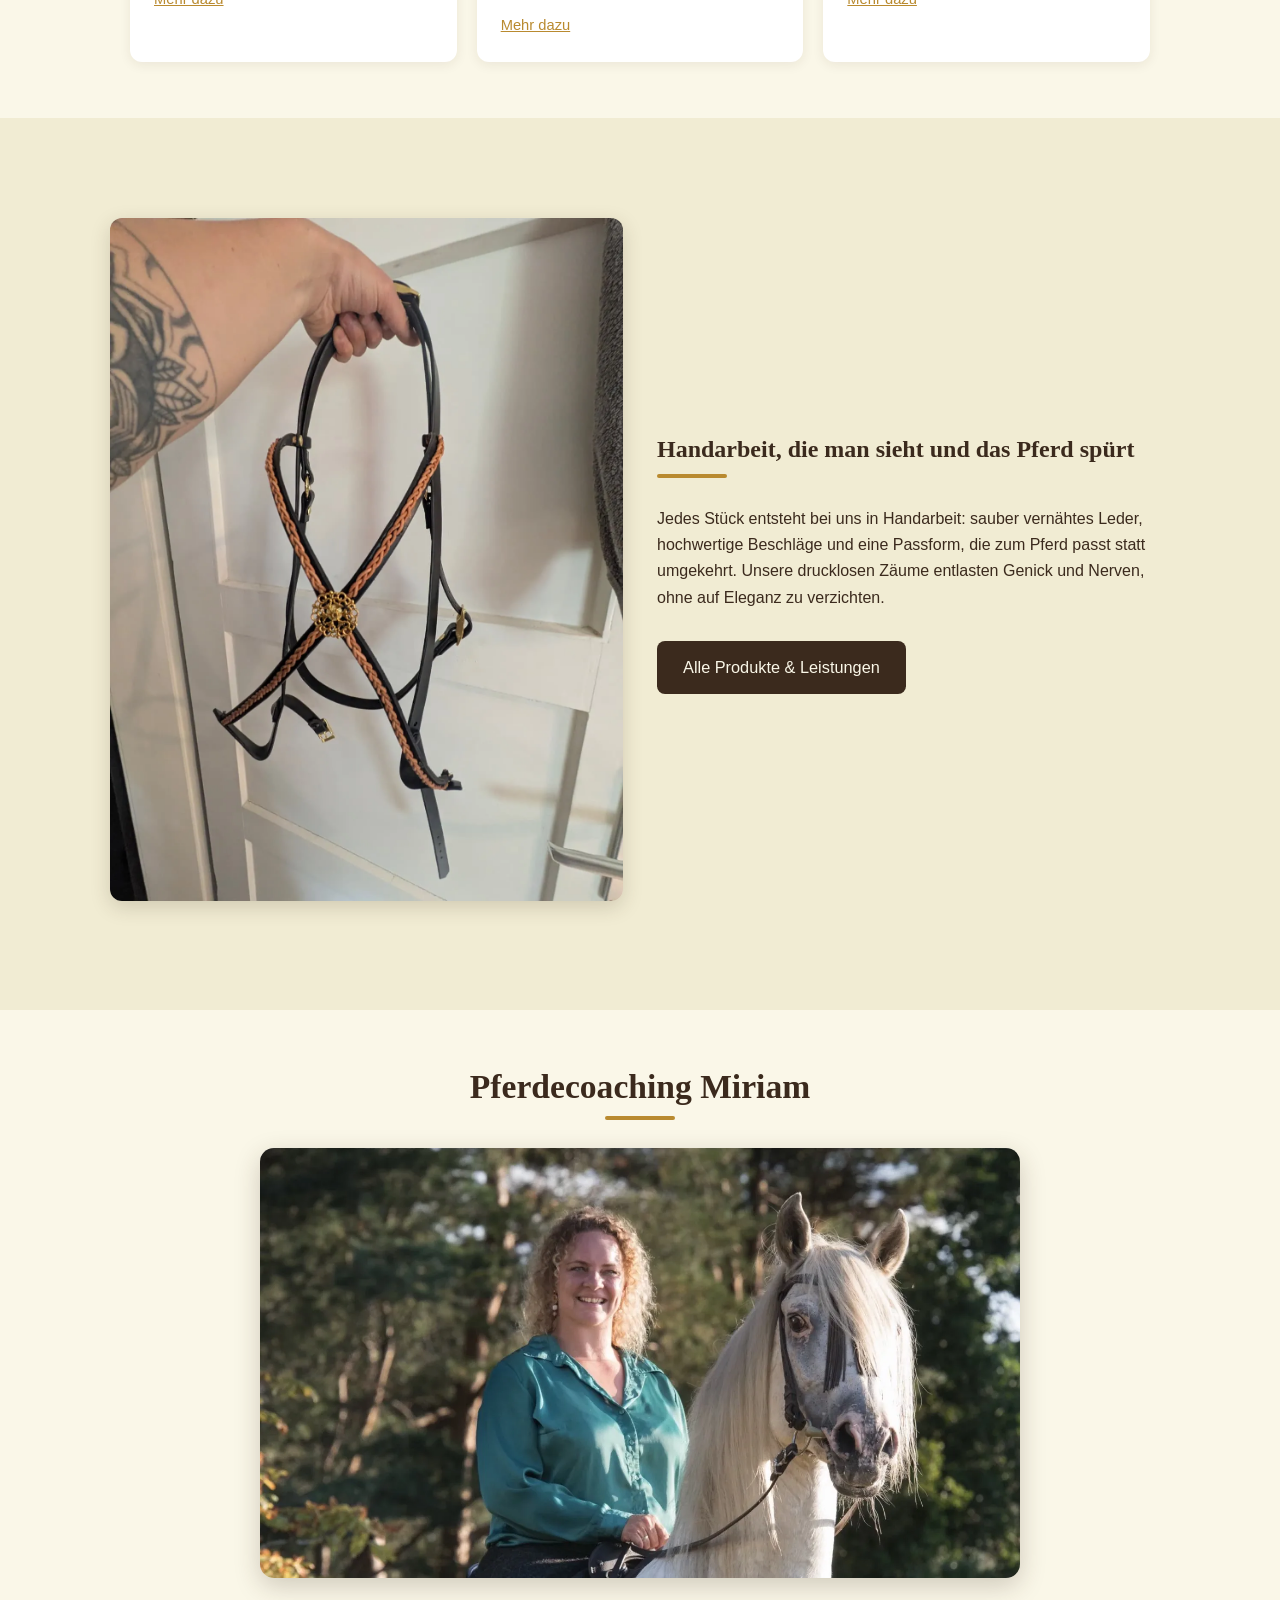
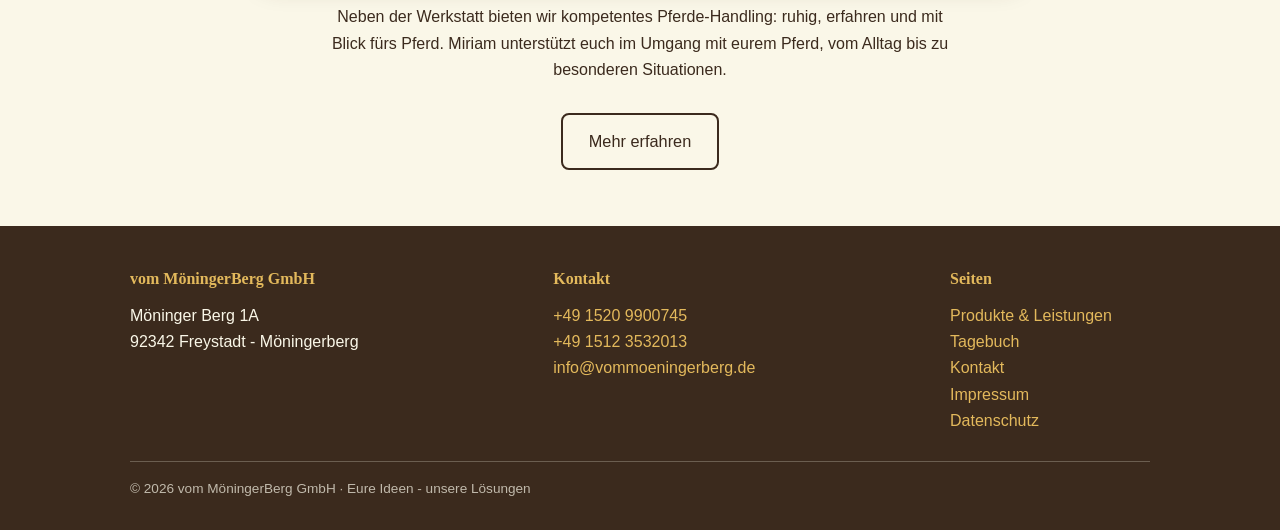
==== commit 457cfb64: "Website-Suche mit mobilem Burger-Menü, Halsbänder in Produkte-Überschrift, Gewinnspiel-Ende automati" ====
--- a/index.html
+++ b/index.html
@@ -5,7 +5,8 @@
 <meta name="viewport" content="width=device-width, initial-scale=1">
 <title>vom MöningerBerg GmbH - Handgemachte Lederwaren rund um Pferd &amp; Mensch</title>
 <meta name="description" content="Maßgefertigte Handwerkskunst und individuelles Coaching für Mensch und Tier: drucklose Zäume, Lederwaren, Reparaturen, Pflegeprodukte und Pferde-Handling aus Freystadt in der Oberpfalz, Bayern. Alles gefertigt am Möningerberg.">
-<link rel="stylesheet" href="style.css?v=18">
+<link rel="stylesheet" href="style.css?v=27">
+<script defer src="assets/search.js?v=5"></script>
 <link rel="canonical" href="https://www.vommoeningerberg.de/">
 <link rel="icon" href="assets/favicon.ico" sizes="any">
 <link rel="icon" type="image/png" href="assets/favicon.png">
@@ -40,12 +41,21 @@
     <a class="wordmark" href="index.html">vom MöningerBerg GmbH
       <small>Eure Ideen. Unsere Lösungen.</small>
     </a>
+    <button type="button" class="menu-knopf" aria-label="Menü öffnen" aria-expanded="false"><span></span><span></span><span></span></button>
     <nav class="main">
       <a class="aktiv" href="index.html">Start</a>
       <a href="produkte.html">Produkte &amp; Leistungen</a>
       <a href="tagebuch.html">Tagebuch</a>
       <a href="kontakt.html">Kontakt</a>
     </nav>
+    <div class="suche">
+      <button type="button" class="suche-knopf" aria-label="Suche öffnen" aria-expanded="false">&#128269;</button>
+      <div class="suche-panel" hidden>
+        <input type="search" class="suche-eingabe" placeholder="Suchen…" aria-label="Suchbegriff">
+        <p class="suche-hinweis" hidden>Häufig gesucht</p>
+        <ul class="suche-ergebnisse"></ul>
+      </div>
+    </div>
   </div>
 </header>
 
--- a/style.css
+++ b/style.css
@@ -52,6 +52,56 @@
 nav.main a:hover { background: var(--creme-dunkel); }
 nav.main a.aktiv { background: var(--braun); color: var(--creme); }
 
+.menu-knopf {
+  display: none; width: 40px; height: 40px; border: none; background: none; cursor: pointer;
+  flex-direction: column; justify-content: center; align-items: center; gap: 5px;
+}
+.menu-knopf span { display: block; width: 22px; height: 2px; background: var(--braun); border-radius: 1px; }
+.menu-knopf:hover { background: var(--creme-dunkel); border-radius: 6px; }
+
+.suche { position: relative; }
+
+@media (max-width: 720px) {
+  .headbar { position: relative; justify-content: center; padding-bottom: 56px; }
+  .logo-badge { margin: 0 5px; }
+  .menu-knopf {
+    display: flex; position: absolute; bottom: 8px; right: 4px;
+  }
+  nav.main {
+    display: none; position: absolute; top: 100%; left: 0; right: 0; margin-left: 0;
+    flex-direction: column; gap: 0;
+    background: var(--weiss); border-top: 1px solid var(--creme-dunkel);
+    box-shadow: 0 6px 20px rgba(59, 42, 29, 0.18); z-index: 15;
+  }
+  nav.main.offen { display: flex; }
+  nav.main a { padding: 13px 18px; border-radius: 0; }
+  .suche { position: absolute; bottom: 8px; right: 48px; margin-left: 0; }
+}
+
+.suche-knopf {
+  width: 40px; height: 40px; border-radius: 6px; border: none; background: none;
+  color: var(--braun); font-size: 1.1rem; cursor: pointer;
+}
+.suche-knopf:hover { background: var(--creme-dunkel); }
+.suche-panel {
+  position: absolute; top: calc(100% + 8px); right: 0; width: 280px;
+  background: var(--weiss); border-radius: 10px; border-top: 3px solid var(--gold);
+  box-shadow: 0 6px 20px rgba(59, 42, 29, 0.18); padding: 12px; z-index: 20;
+}
+.suche-eingabe {
+  width: 100%; box-sizing: border-box; padding: 9px 12px; border-radius: 6px;
+  border: 1px solid var(--creme-dunkel); background: var(--creme); color: var(--braun);
+  font-size: 0.95rem;
+}
+.suche-eingabe:focus { outline: 2px solid var(--gold); }
+.suche-hinweis { margin: 10px 0 0; font-size: 0.78rem; text-transform: uppercase; letter-spacing: 0.06em; color: var(--gold); }
+.suche-ergebnisse { list-style: none; margin: 8px 0 0; padding: 0; max-height: 260px; overflow-y: auto; }
+.suche-ergebnisse li { border-top: 1px solid var(--creme-dunkel); }
+.suche-ergebnisse li:first-child { border-top: none; }
+.suche-ergebnisse a { display: block; padding: 9px 4px; color: var(--braun); text-decoration: none; font-size: 0.92rem; }
+.suche-ergebnisse a:hover { background: var(--creme-dunkel); }
+.suche-leer { padding: 9px 4px; color: var(--braun-hell); font-size: 0.9rem; }
+
 /* Held-Bereich: Tamino als dezenter Hintergrund hinter Creme-Schleier */
 .hero {
   text-align: center;
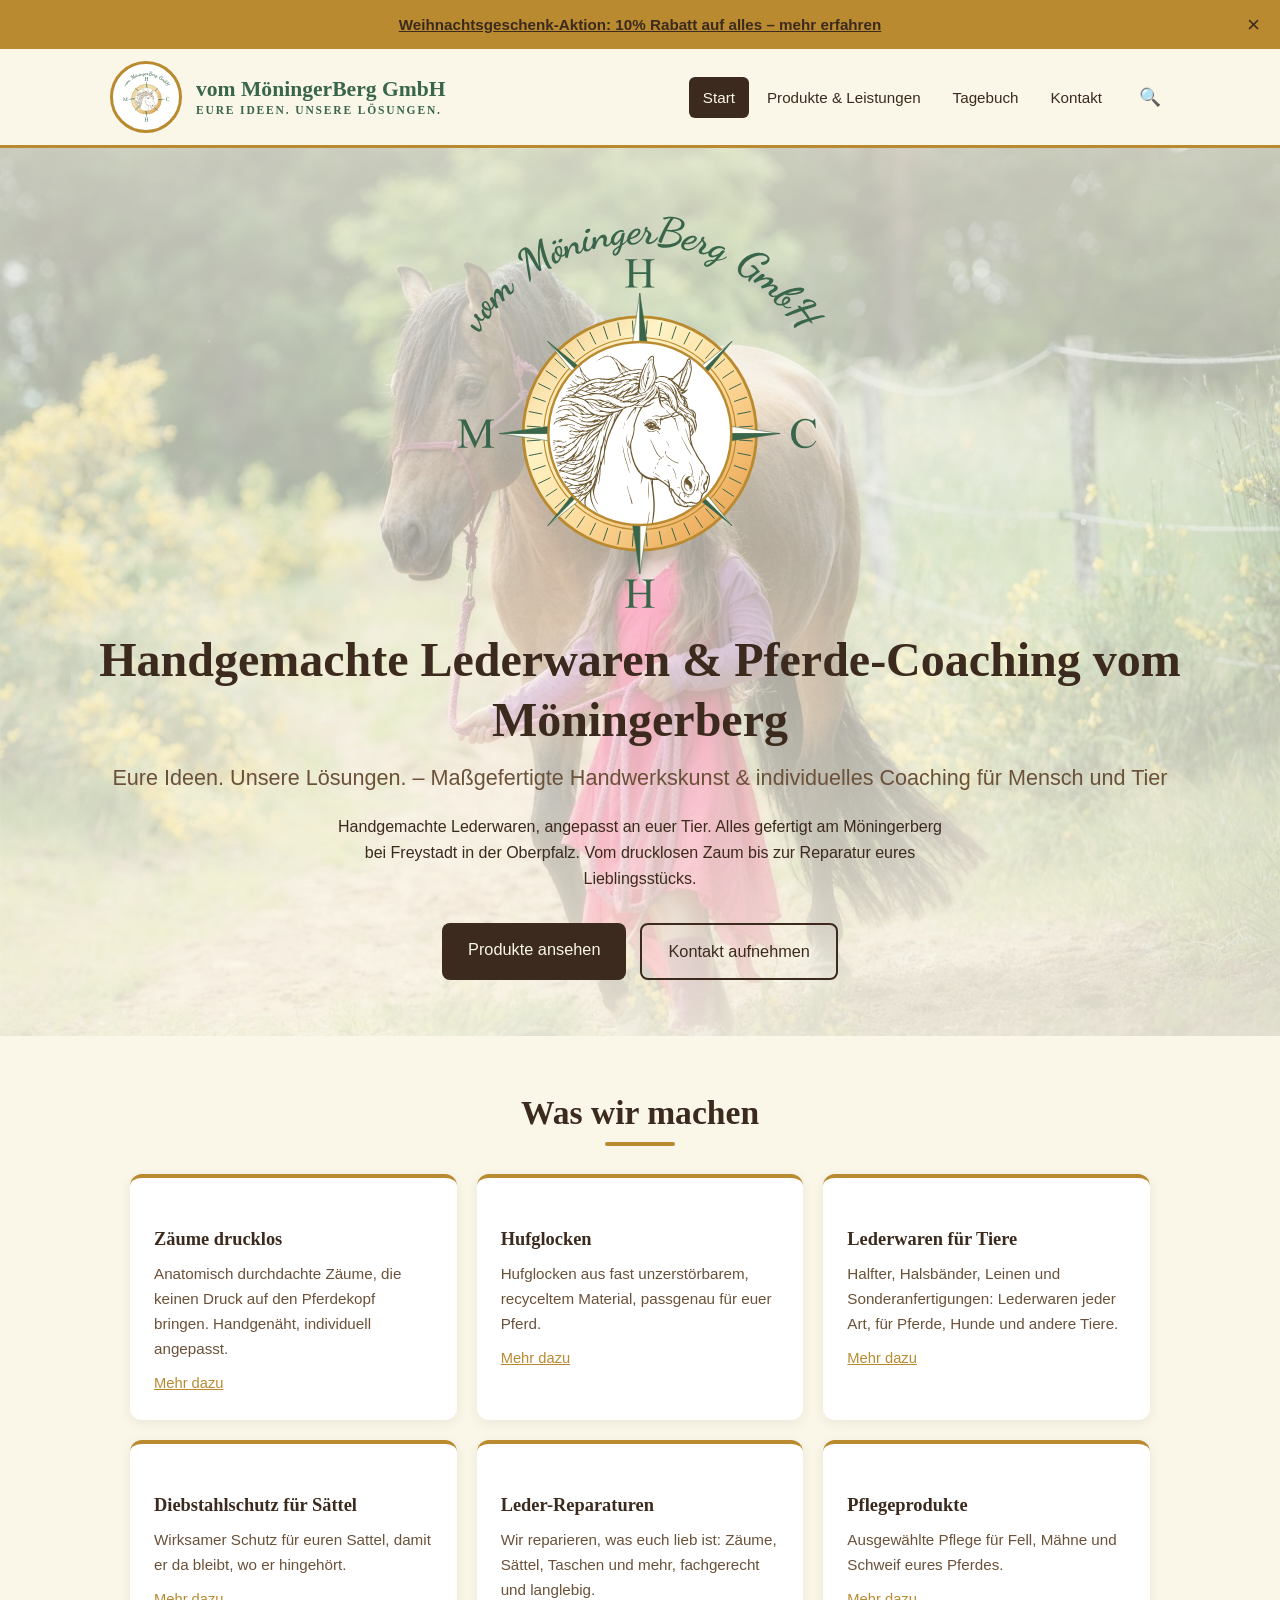
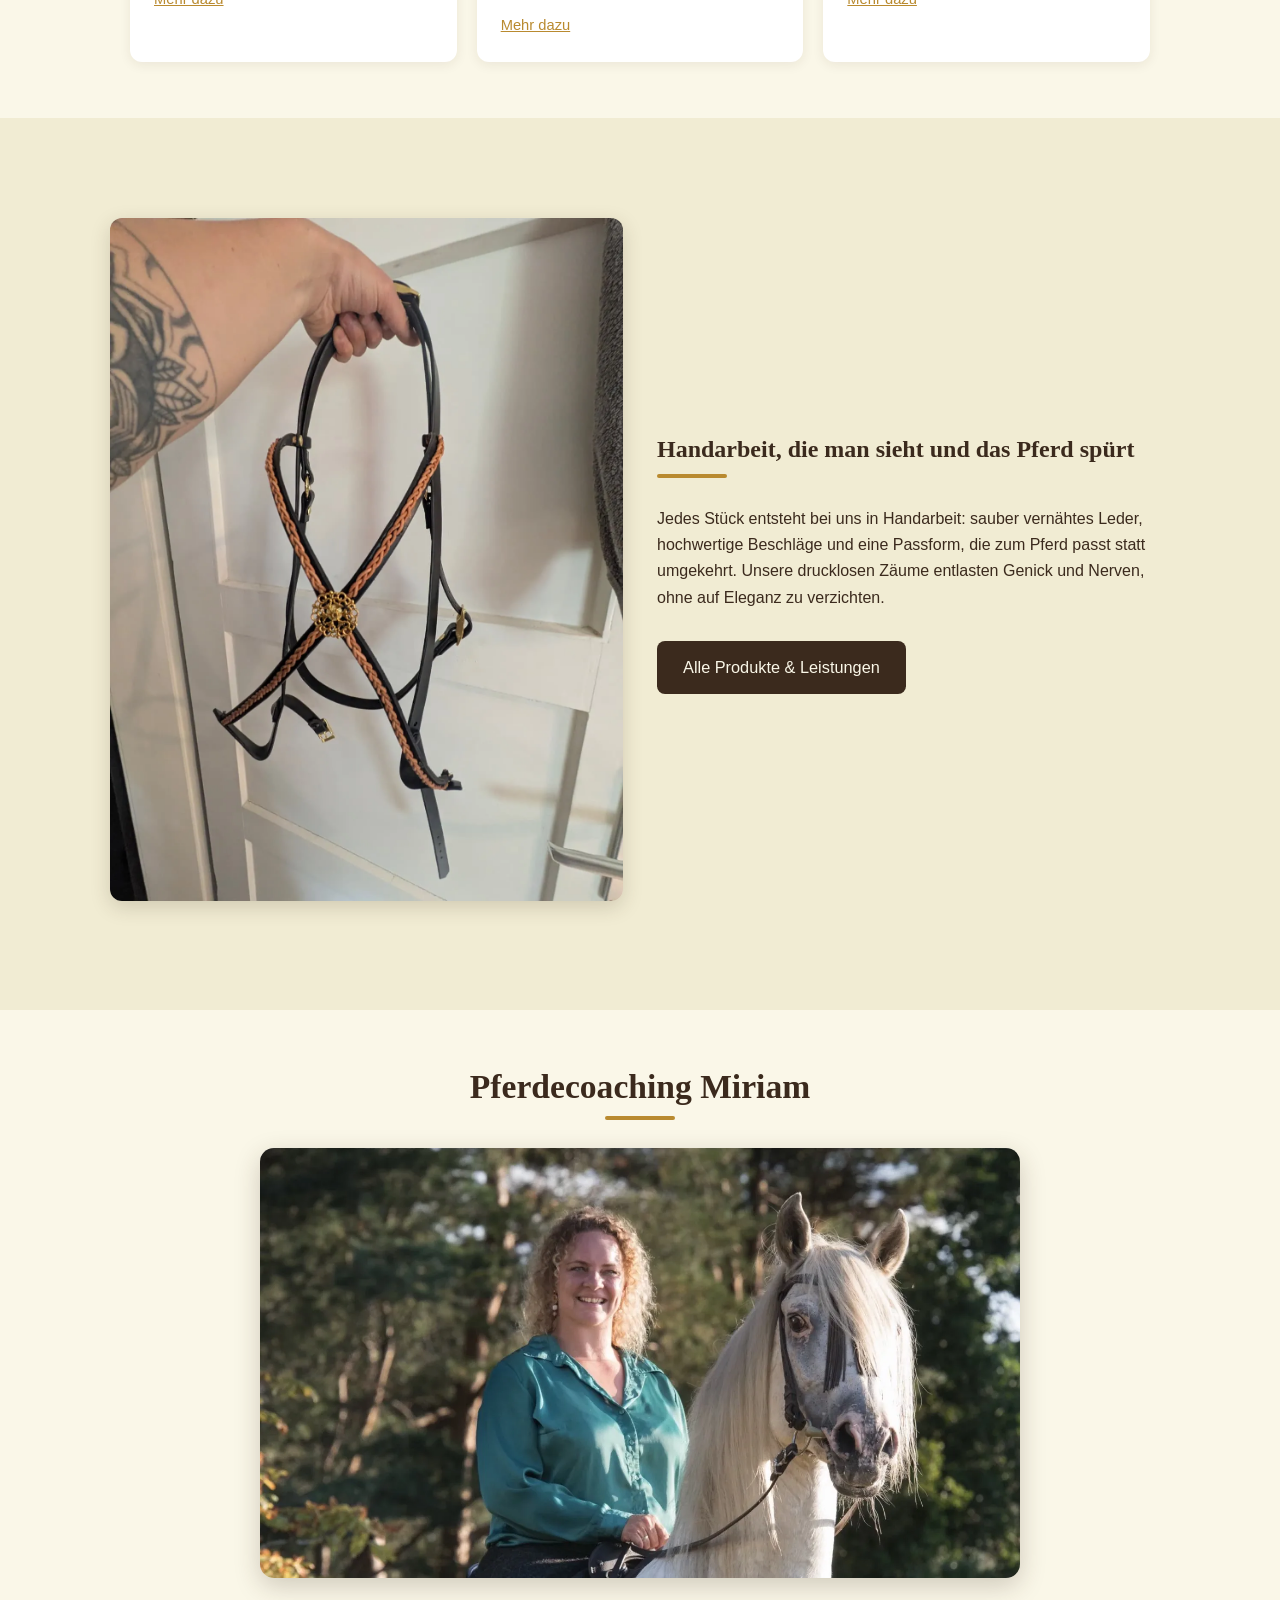
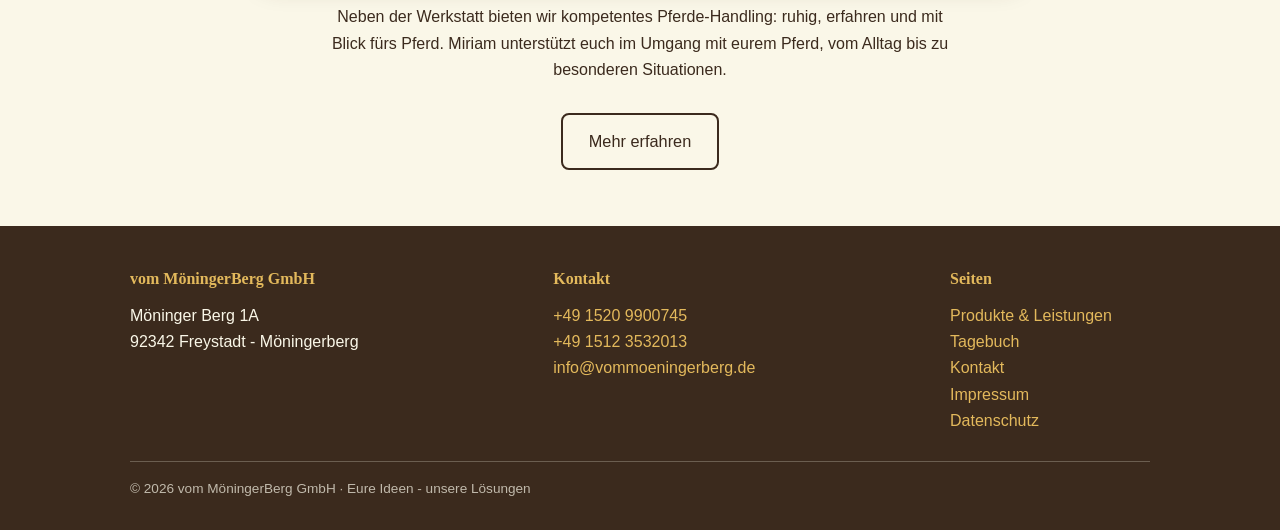
==== commit 9ffe48c4: "Wiesn-Aktion durch Weihnachtsgeschenk-Aktion ersetzen (10% Rabatt)" ====
--- a/index.html
+++ b/index.html
@@ -6,7 +6,7 @@
 <title>vom MöningerBerg GmbH - Handgemachte Lederwaren rund um Pferd &amp; Mensch</title>
 <meta name="description" content="Maßgefertigte Handwerkskunst und individuelles Coaching für Mensch und Tier: drucklose Zäume, Lederwaren, Reparaturen, Pflegeprodukte und Pferde-Handling aus Freystadt in der Oberpfalz, Bayern. Alles gefertigt am Möningerberg.">
 <link rel="stylesheet" href="style.css?v=27">
-<script defer src="assets/search.js?v=5"></script>
+<script defer src="assets/search.js?v=6"></script>
 <link rel="canonical" href="https://www.vommoeningerberg.de/">
 <link rel="icon" href="assets/favicon.ico" sizes="any">
 <link rel="icon" type="image/png" href="assets/favicon.png">
@@ -30,10 +30,10 @@
 <body>
 
 <div id="aktion-banner" class="aktion-banner">
-  <a class="aktion-banner-link" href="wiesn-aktion.html">Achtung Wiesn-Aktion: Lederhosen reparieren &amp; 10-€-Gutschein sichern – mehr erfahren</a>
-  <button type="button" class="aktion-banner-close" aria-label="Aktion schließen" onclick="document.getElementById('aktion-banner').style.display='none';try{localStorage.setItem('wiesnAktionClosed','1')}catch(e){}">&times;</button>
+  <a class="aktion-banner-link" href="weihnachtsgeschenk-aktion.html">Weihnachtsgeschenk-Aktion: 10% Rabatt auf alles – mehr erfahren</a>
+  <button type="button" class="aktion-banner-close" aria-label="Aktion schließen" onclick="document.getElementById('aktion-banner').style.display='none';try{localStorage.setItem('weihnachtsAktionClosed','1')}catch(e){}">&times;</button>
 </div>
-<script>try{if(localStorage.getItem('wiesnAktionClosed')){document.getElementById('aktion-banner').style.display='none';}}catch(e){}</script>
+<script>try{if(localStorage.getItem('weihnachtsAktionClosed')){document.getElementById('aktion-banner').style.display='none';}}catch(e){}</script>
 
 <header class="site">
   <div class="wrap headbar">
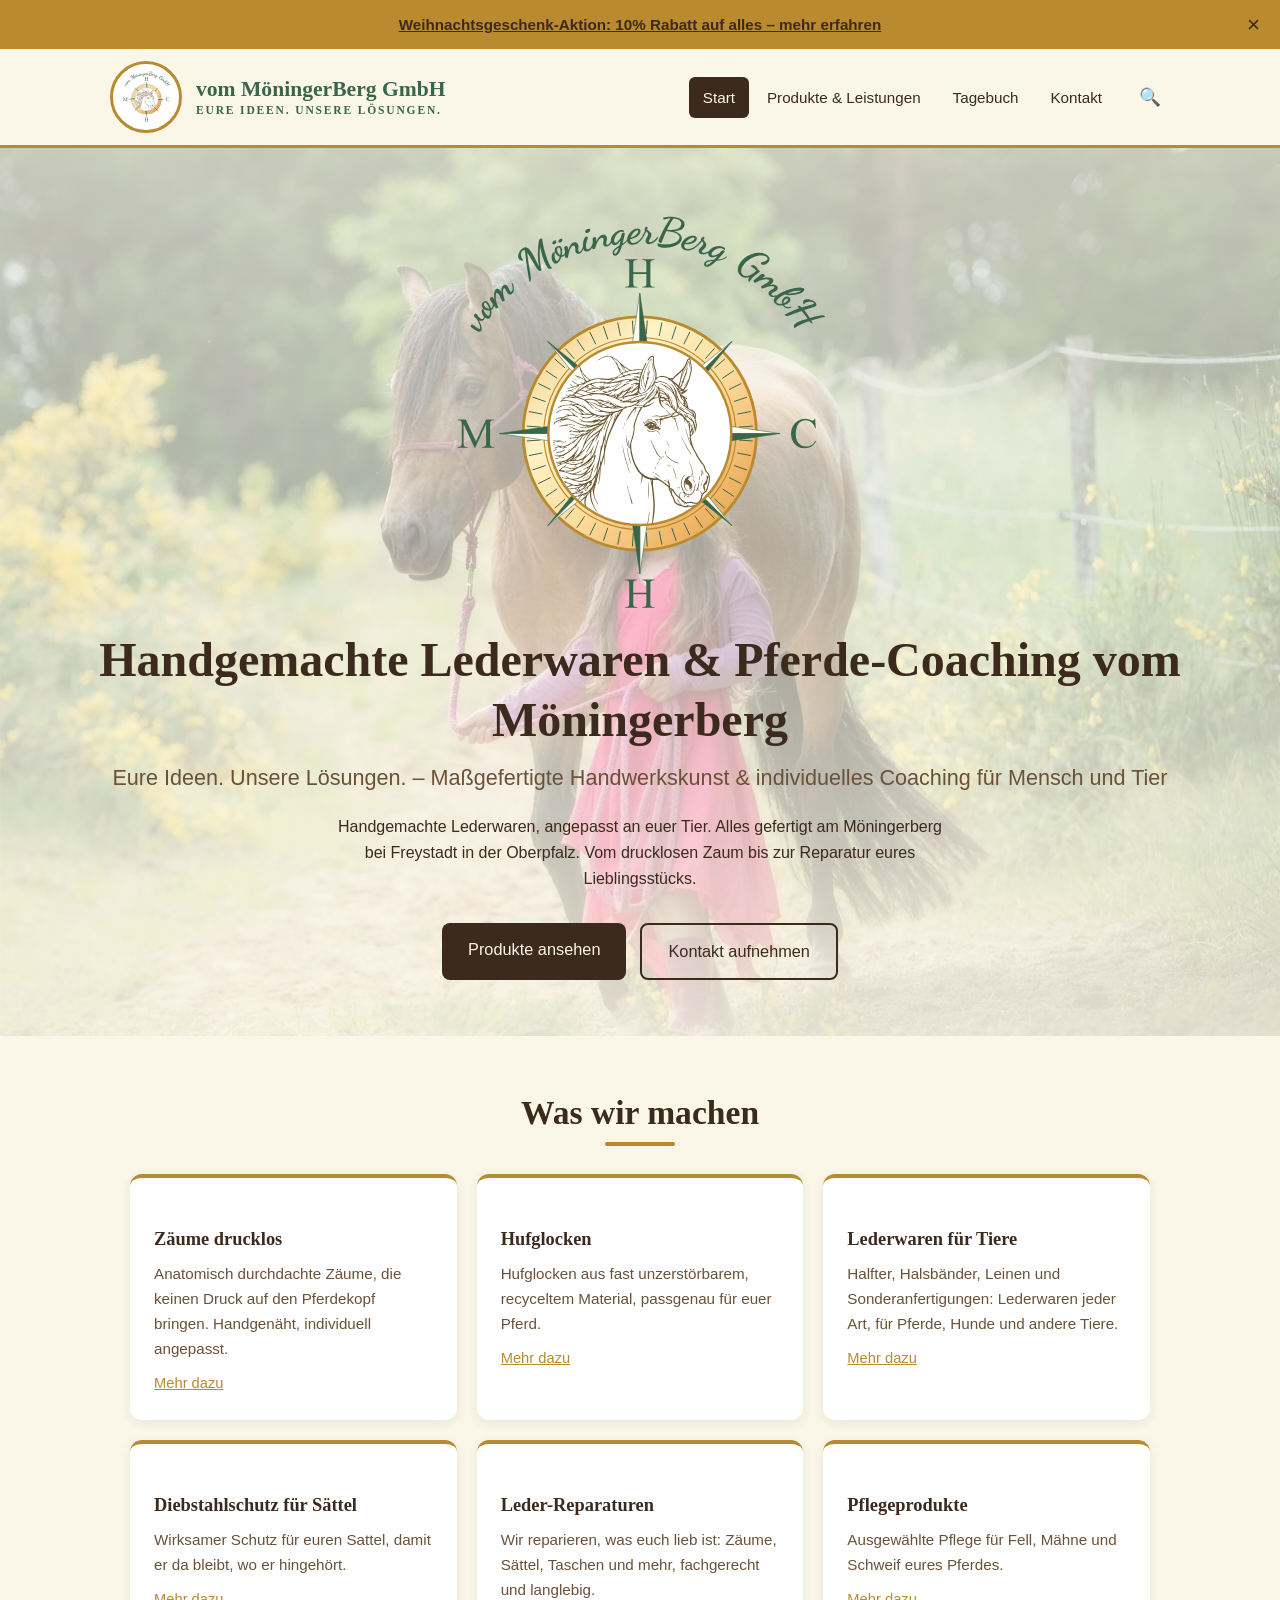
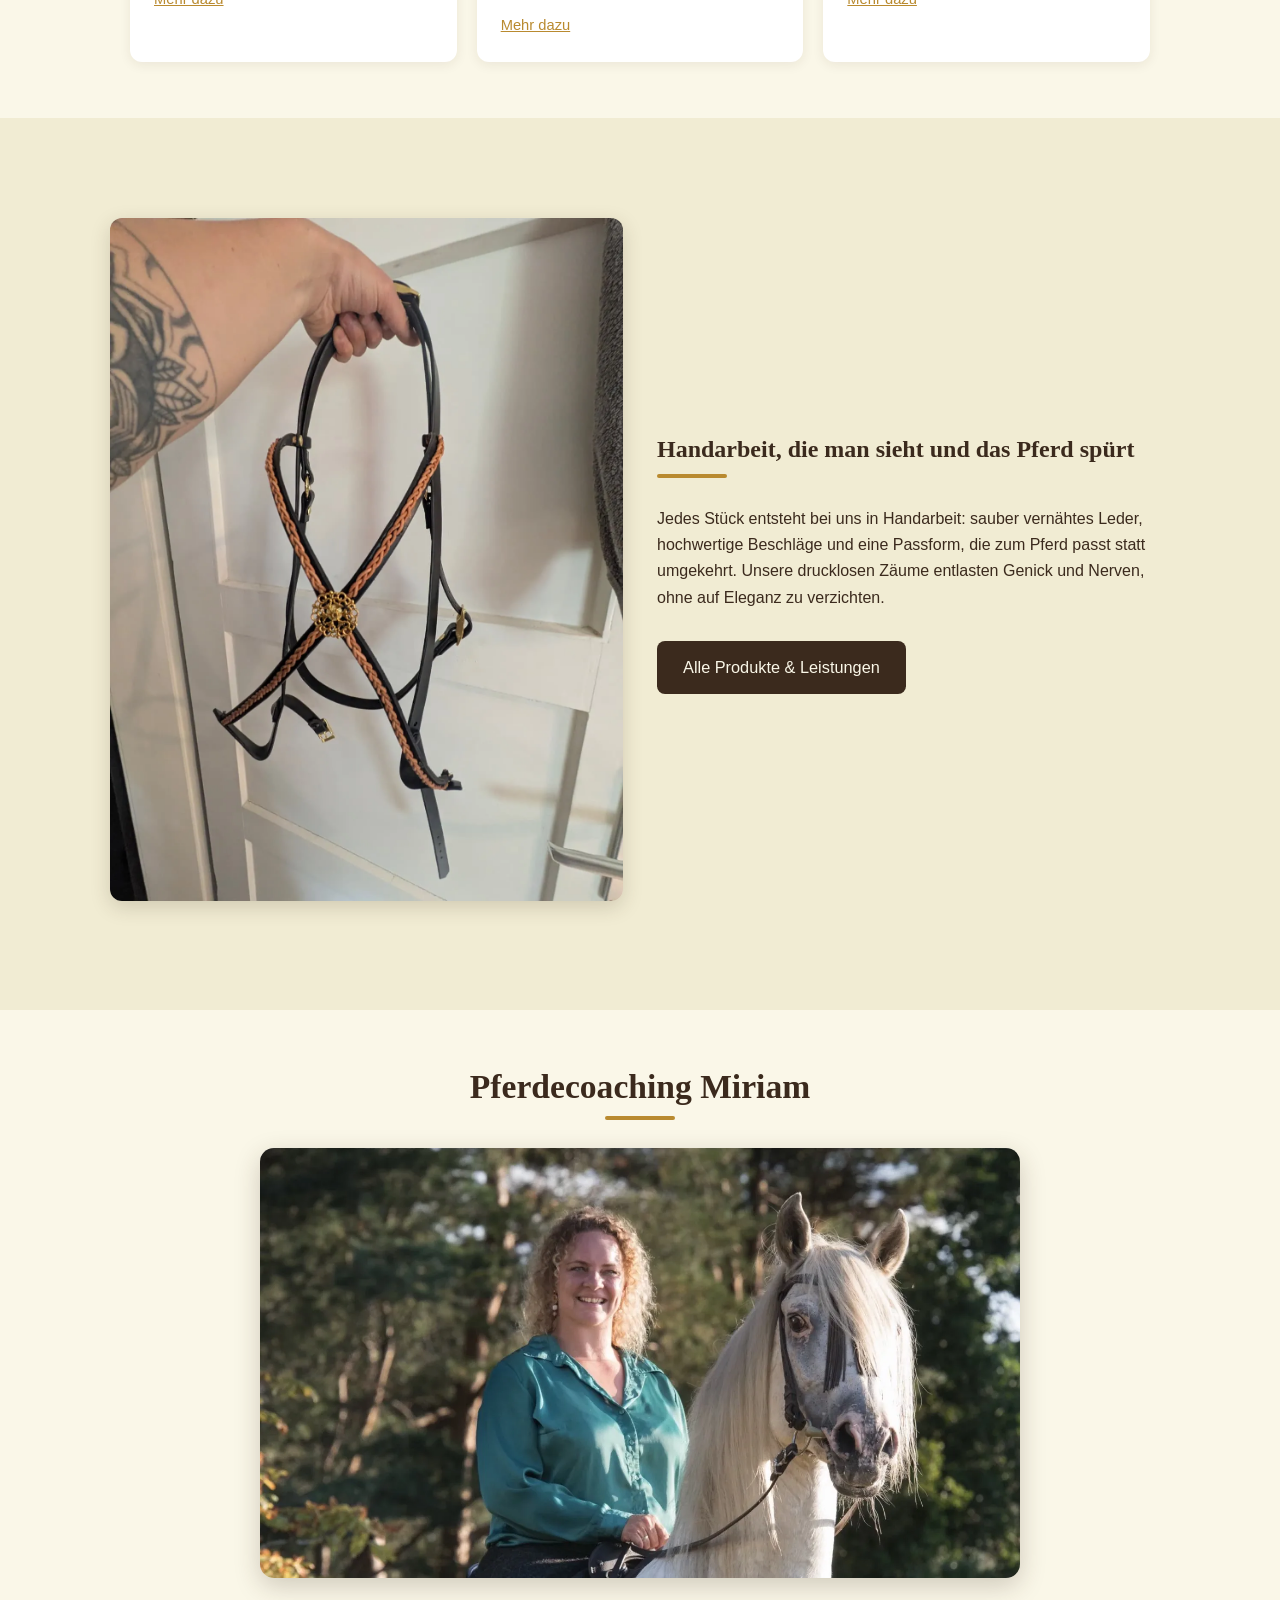
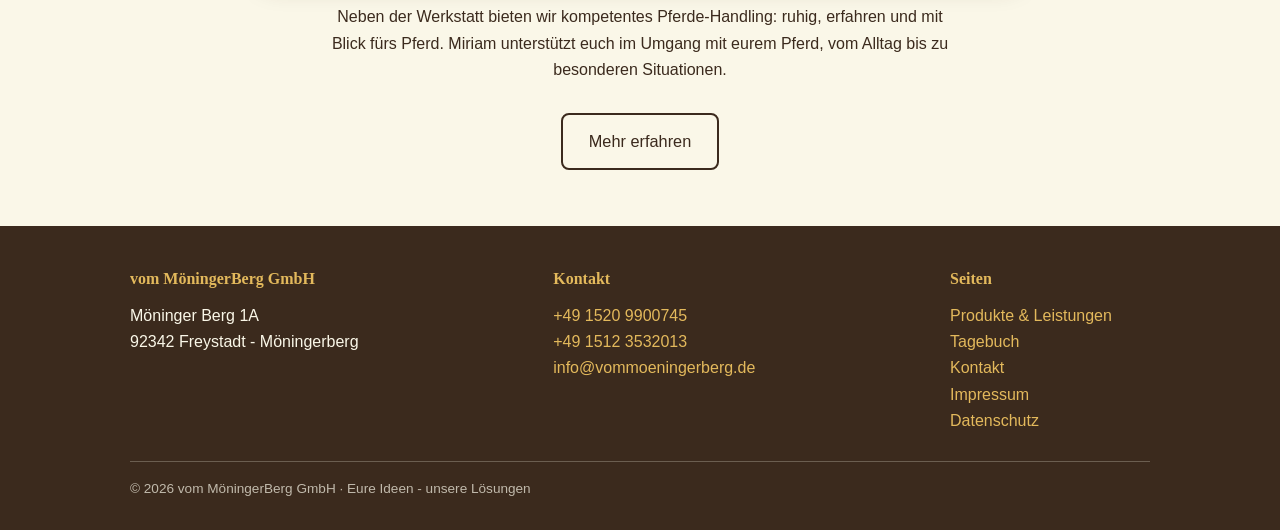
==== commit c1e21e06: "Neues Produkt Erinnerungsstücke + SEO/Performance-Optimierungen - Erinnerungsstücke-Abschnitt auf Pr" ====
--- a/index.html
+++ b/index.html
@@ -5,8 +5,8 @@
 <meta name="viewport" content="width=device-width, initial-scale=1">
 <title>vom MöningerBerg GmbH - Handgemachte Lederwaren rund um Pferd &amp; Mensch</title>
 <meta name="description" content="Maßgefertigte Handwerkskunst und individuelles Coaching für Mensch und Tier: drucklose Zäume, Lederwaren, Reparaturen, Pflegeprodukte und Pferde-Handling aus Freystadt in der Oberpfalz, Bayern. Alles gefertigt am Möningerberg.">
-<link rel="stylesheet" href="style.css?v=27">
-<script defer src="assets/search.js?v=6"></script>
+<link rel="stylesheet" href="style.css?v=28">
+<script defer src="assets/search.js?v=8"></script>
 <link rel="canonical" href="https://www.vommoeningerberg.de/">
 <link rel="icon" href="assets/favicon.ico" sizes="any">
 <link rel="icon" type="image/png" href="assets/favicon.png">
--- a/style.css
+++ b/style.css
@@ -108,7 +108,15 @@
   padding: 64px 20px 56px;
   background:
     linear-gradient(rgba(250, 247, 232, 0.78), rgba(250, 247, 232, 0.6) 45%, rgba(250, 247, 232, 0.86)),
-    url("assets/tamino-hintergrund.jpg?v=2") center 28%/cover no-repeat;
+    url("assets/tamino-hintergrund.jpg?v=3") center 28%/cover no-repeat;
+}
+@supports (background: image-set(url("x") type("image/webp"))) {
+  .hero {
+    background:
+      linear-gradient(rgba(250, 247, 232, 0.78), rgba(250, 247, 232, 0.6) 45%, rgba(250, 247, 232, 0.86)),
+      image-set(url("assets/tamino-hintergrund.webp?v=3") type("image/webp"),
+                url("assets/tamino-hintergrund.jpg?v=3") type("image/jpeg")) center 28%/cover no-repeat;
+  }
 }
 .hero .logo-karte {
   display: block;
